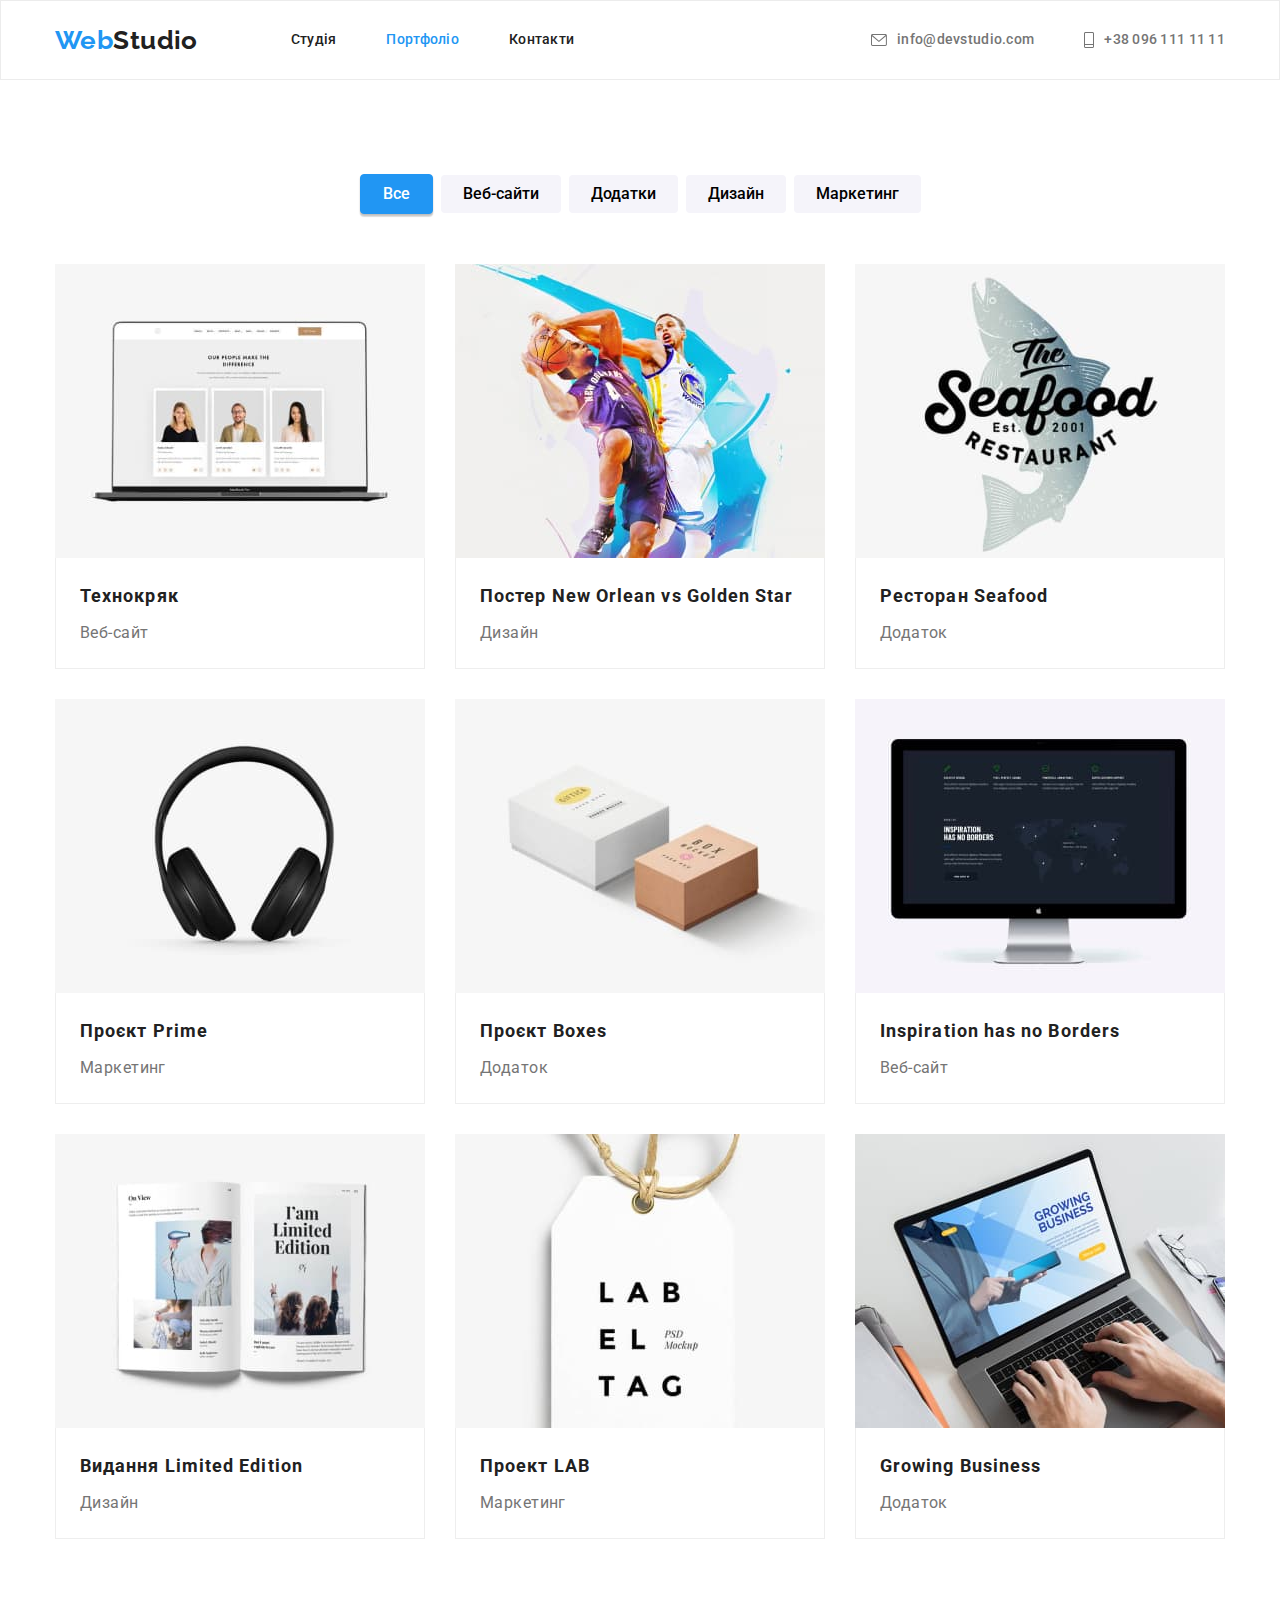
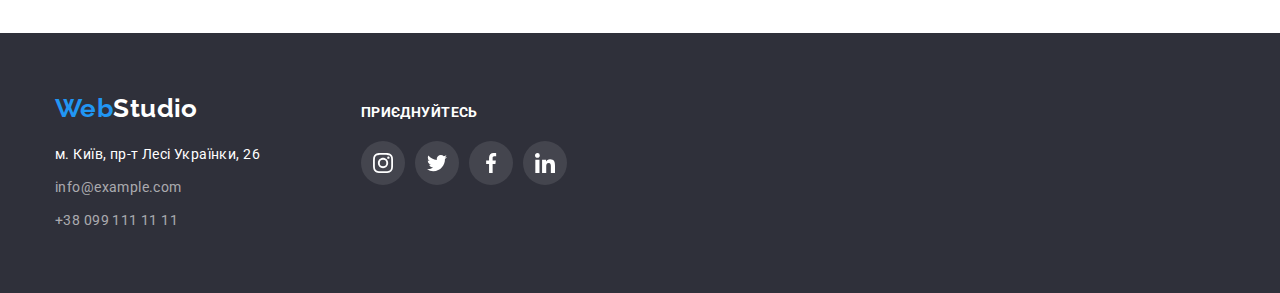
==== index.html @ 9ca15b1c "Initial commit" ====
<!DOCTYPE html>
<html lang="uk">
  <head>
    <meta charset="UTF-8" />
    <meta http-equiv="X-UA-Compatible" content="IE=edge" />
    <meta name="viewport" content="width=device-width, initial-scale=1.0" />
    <title>Portfolio</title>
    <link rel="preconnect" href="https://fonts.googleapis.com" />
    <link rel="preconnect" href="https://fonts.gstatic.com" crossorigin />
    <link
      href="https://fonts.googleapis.com/css2?family=Raleway:wght@700&family=Roboto:wght@400;500;700;900&display=swap"
      rel="stylesheet"
    />
    <link
      rel="stylesheet"
      href="https://cdnjs.cloudflare.com/ajax/libs/modern-normalize/1.1.0/modern-normalize.min.css"
    />
    <link rel="stylesheet" href="./css/style.css" />
  </head>

  <body>

    <header class="header">
    
      <div class="container page-header-container">
        <nav class="header-nav">
          <a class="logo" href="./studio.html"><span class="accent">Web</span>Studio</a>
          <ul class="nav-list">
            <li class="list-item nav-list-item">
              <a class="nav-link" href="./studio.html">Студія</a>
            </li>
            <li class="list-item list-item nav-list-item">
              <a class="nav-link current" href="./index.html">Портфоліо</a>
            </li>
            <li class="list-item nav-list-item">
              <a class="nav-link" href="#">Контакти</a>
            </li>
          </ul>
        </nav>
        <ul class="nav-list contacts">
          <li class="list-item nav-list-item ">
            <a class="contacts-link" href="mailto:info@devstudio.com">info@devstudio.com
              <svg class="contact-link-icon" width="16" height="12">
                <use href="./images/icons/sprite.svg#icon-envelope"></use>
              </svg>
            </a>
          </li>
          <li class="list-item nav-list-item ">
            <a class="contacts-link" href="tel:+380961111111">+38 096 111 11 11
              <svg class="contact-link-icon" width="10" height="16">
                <use href="./images/icons/sprite.svg#icon-phone"></use>
              </svg>
            </a>
          </li>
        </ul>
      </div>
    
    </header>

    <main>
      <section class="section portfolio-hero">

        <div class="container">
          <h1 class="visually-hidden">Портфоліо</h1>
          <ul class="filter-list">
            <li class="list filter-item">
              <button class="button accent-button" type="button"> Все</button>
            </li>
            <li class="list filter-item">
              <button class="button" type="button">Веб-сайти</button>
            </li>
            <li class="list filter-item">
              <button class="button" type="button">Додатки</button>
            </li>
            <li class="list filter-item">
              <button class="button" type="button">Дизайн</button>
            </li>
            <li class="list filter-item">
              <button class="button" type="button">Маркетинг</button>
            </li>
          </ul>
          <ul class="portfolio-list">
            <li class="list portfolio-item">
              <div class="portfolio-overlay">
                <p class="overlay-text">Ресурс пропонує комплексні пропозиції з різним рівнем функціоналу та сервісів. Все це дозволить відвідувачу отримати
                вичерпні відомості про компанію чи приватну особу.</p></div>
                <a class="link portfolio-link" rel="preconnect" href="https://www.google.com/"><img class="portfolio-image"
                    src="./images/Portfolio/technokriak.jpg" alt="Технокряк" width="370" /></a>

              
              
                  <div class="portfolio-description">
                    <h3 class="hero-subtitle">Технокряк</h3>
                    <p class="hero-text">Веб-сайт</p>
                  </div>
              
            </li>
            <li class="list portfolio-item">
              <div class="portfolio-overlay">
                <p class="overlay-text">Ресурс пропонує комплексні пропозиції з різним рівнем функціоналу та сервісів. Все це
                  дозволить відвідувачу отримати
                  вичерпні відомості про компанію чи приватну особу.</p>
              </div>
              <a class="link portfolio-link" rel="preconnect" href="https://www.google.com/"><img class="portfolio-image" src="./images/Portfolio/posterNewOrlean.jpg"
                  alt="Постер New Orlean vs Golden Star" width="370" /></a>
                 <div class="portfolio-description">
                  <h3 class="hero-subtitle">Постер New Orlean vs Golden Star</h3>
                  <p class="hero-text">Дизайн</p>
                 </div>
            </li>
            <li class="list portfolio-item">
            <div class="portfolio-overlay">
              <p class="overlay-text">Ресурс пропонує комплексні пропозиції з різним рівнем функціоналу та сервісів. Все це
                дозволить відвідувачу отримати
                вичерпні відомості про компанію чи приватну особу.</p>
            </div>
              <a class="link portfolio-link" rel="preconnect" href="https://www.google.com/"><img class="portfolio-image" src="./images/Portfolio/seafood.jpg"
                  alt="Ресторан Seafood" width="370" /></a>
                  <div class="portfolio-description">
                    <h3 class="hero-subtitle">Ресторан Seafood</h3>
                    <p class="hero-text">Додаток</p>
                  </div>
            </li>
            <li class="list portfolio-item">
            <div class="portfolio-overlay">
              <p class="overlay-text">Ресурс пропонує комплексні пропозиції з різним рівнем функціоналу та сервісів. Все це
                дозволить відвідувачу отримати
                вичерпні відомості про компанію чи приватну особу.</p>
            </div>
              <a class="link portfolio-link" rel="preconnect" href="https://www.google.com/"><img class="portfolio-image" src="./images/Portfolio/prime.jpg"
                  alt="Проєкт Prime" width="370" /></a>
                  <div class="portfolio-description">
                    <h3 class="hero-subtitle">Проєкт Prime</h3>
                    <p class="hero-text">Маркетинг</p>
                  </div>
            </li>
            <li class="list portfolio-item">
              <div class="portfolio-overlay">
                <p class="overlay-text">Ресурс пропонує комплексні пропозиції з різним рівнем функціоналу та сервісів. Все це
                  дозволить відвідувачу отримати
                  вичерпні відомості про компанію чи приватну особу.</p>
              </div>
              <a class="link portfolio-link" rel="preconnect" href="https://www.google.com/"><img class="portfolio-image" src="./images/Portfolio/boxes.jpg"
                  alt="Проєкт Boxes" width="370" /></a>
                  <div class="portfolio-description">
                    <h3 class="hero-subtitle">Проєкт Boxes</h3>
                    <p class="hero-text">Додаток</p>
                  </div>
            </li>
            <li class="list portfolio-item">
              <div class="portfolio-overlay">
                <p class="overlay-text">Ресурс пропонує комплексні пропозиції з різним рівнем функціоналу та сервісів. Все це
                  дозволить відвідувачу отримати
                  вичерпні відомості про компанію чи приватну особу.</p>
              </div>
              <a class="link portfolio-link" rel="preconnect" href="https://www.google.com/"><img class="portfolio-image" src="./images/Portfolio/inspiration.jpg"
                  alt="Inspiration has no Borders" width="370" /></a>
                  <div class="portfolio-description"><h3 class="hero-subtitle">Inspiration has no Borders</h3>
                  <p class="hero-text">Веб-сайт</p>
                </div>
            </li>
            <li class="list portfolio-item">
              <div class="portfolio-overlay">
                <p class="overlay-text">Ресурс пропонує комплексні пропозиції з різним рівнем функціоналу та сервісів. Все це
                  дозволить відвідувачу отримати
                  вичерпні відомості про компанію чи приватну особу.</p>
              </div>
              <a class="link portfolio-link" rel="preconnect" href="https://www.google.com/"><img class="portfolio-image" src="./images/Portfolio/limitededition.jpg"
                  alt="Видання Limited Edition" width="370" /></a>
                  <div class="portfolio-description">
                    <h3 class="hero-subtitle">Видання Limited Edition</h3>
                    <p class="hero-text">Дизайн</p>
                  </div>
            </li>
            <li class="list portfolio-item">
              <div class="portfolio-overlay">
                <p class="overlay-text">Ресурс пропонує комплексні пропозиції з різним рівнем функціоналу та сервісів. Все це
                  дозволить відвідувачу отримати
                  вичерпні відомості про компанію чи приватну особу.</p>
              </div>
              <a class="link portfolio-link" rel="preconnect" href="https://www.google.com/"><img class="portfolio-image" src="./images/Portfolio/lab.jpg"
                  alt="Проект LAB" width="370" /></a>
                  <div class="portfolio-description"><h3 class="hero-subtitle">Проект LAB</h3>
                  <p class="hero-text">Маркетинг</p>
                </div>
            </li>
            <li class="list portfolio-item">
              <div class="portfolio-overlay">
                <p class="overlay-text">Ресурс пропонує комплексні пропозиції з різним рівнем функціоналу та сервісів. Все це
                  дозволить відвідувачу отримати
                  вичерпні відомості про компанію чи приватну особу.</p>
              </div>
              <a class="link portfolio-link" rel="preconnect" href="https://www.google.com/"><img class="portfolio-image" src="./images/Portfolio/growingbusiness.jpg"
                  alt="Growing Business" width="370" /></a>
                  <div class="portfolio-description">
                    <h3 class="hero-subtitle">Growing Business</h3>
                    <p class="hero-text">Додаток</p>
                  </div>
            </li>
          </ul>
          </section>

        </div>
        
    </main>
    <footer class="footer">
    
      <div class="container footer-wrapper">
        <div class="wrapper-address">
          <a class="link logo footer-logo" href="./index.html"><span class="accent">Web</span>Studio</a>
          <address class="address">
            <ul class="footer-contacts">
              <li class="list footer-item map">
                <a class="map" href="https://bit.ly/3pXMvUd" target="_blank" rel="noopener noreferrer">м. Київ, пр-т Лесі Українки, 26</a>
              </li>
              <li class="list footer-item">
                <a class="link footer-contacts" href="mailto:info@example.com">info@example.com</a>
              </li>
              <li class="list footer-item">
                <a class="link footer-contacts" href="tel:+380961111111">+38 099 111 11 11</a>
              </li>
            </ul>
          </address>
    
        </div>
    
        <div class="wrapper-social-links">
          <h2 class="footer-title">приєднуйтесь</h2>
          <ul class=" list social-list-footer">
            <li class=" list-item social-list-item">
              <a href="" class="social-list-link-footer">
                <svg class="social-list-icon-footer" width="20" height="20">
                  <use href="./images/icons/sprite.svg#icon-instagram"></use>
                </svg>
              </a>
            </li>
            <li class="list-item social-list-item">
              <a href="" class="social-list-link-footer">
                <svg class="social-list-icon-footer" width="20" height="20">
                  <use href="./images/icons/sprite.svg#icon-twitter"></use>
                </svg>
              </a>
            </li>
            <li class=" list-item social-list-item">
              <a href="" class="social-list-link-footer">
                <svg class="social-list-icon-footer" width="20" height="20">
                  <use href="./images/icons/sprite.svg#icon-facebook"></use>
                </svg>
              </a>
            </li>
            <li class=" list-item social-list-item">
              <a href="" class="social-list-link-footer">
                <svg class="social-list-icon-footer" width="20" height="20">
                  <use href="./images/icons/sprite.svg#icon-linkedin"></use>
                </svg>
              </a>
            </li>
          </ul>
    
        </div>
    
      </div>
    
    </footer>
  </body>
</html>
---- css/style.css ----
:root{
    --primary-text-color: #212121;
    --secondary-text-color: #757575;
    --light-text-color:#FFFFFF;
    --accent-color: #2196F3;
    --primary-bg-color: #FFFFFF;
    --secondary-bg-color: #2F303A;
    --accent-bg-color:#F5F4FA;
    --primary-font:'Roboto', Arial, Helvetica, sans-serif;
    --accent-font: 'Raleway', sans-serif;
    --transition-time: 250ms;
    --transition: cubic-bezier(0.4, 0, 0.2, 1)

}

/*common styles*/

body{
    font-family: var(--primary-font);
    color: var(--primary-text-color);
    background-color: var(--primary-bg-color);
    font-size: 14px;
    letter-spacing: 0.03em;
}

.link{
    font-family: inherit;
    text-decoration: none;
    color:inherit;

}

.link:hover,
.link:focus{
    color: var(--accent-color);
}

.list-item {
    list-style: none;
}

.botton{
    cursor: pointer;
}

h1,h2,h3,h4,p{
    margin-top: 0;
    margin-bottom: 0;
}

ul, ol{
    margin-top: 0;
    margin-bottom: 0;
    padding-left: 0;
}

img{
    display: block;
}

.list{
    list-style: none;
}

.container {
    width: 1200px;
    margin-left: auto;
    margin-right: auto;
    padding-left: 15px;
    padding-right: 15px;
}

.section{
    padding-top: 94px;
    padding-bottom: 94px ;
}

/*Webstudio page*/

/*header*/

.header{
   
    border: 1px solid #ECECEC
}

.page-header-container{
    display: flex;
    align-items: center;
    justify-content: space-between;
}

.header-nav{
    display: flex;
    align-items: center;
}

.nav-list{
    display: flex;
    
}

.nav-list-item:not(:last-child) {
    margin-right: 50px;
}

.logo{
    font-family: var(--accent-font);
    font-weight: 700;
    font-size: 26px;
    line-height: 1.18;
    text-decoration: none;
    color: inherit;
    margin-right: 93px;
    
}

.nav-link{
    display: block;
    color: var(--primary-text-color);
    list-style: none;
    text-decoration: none;
    font-weight: 500;
    line-height: 1.14;
    letter-spacing: 0.02em;
    padding-top: 31px;
    padding-bottom: 31px;
   
}

.footer-contacts{
    color: rgba(255, 255, 255, 0.6);
    line-height: 1.71;
    font-weight: 400;
}

.nav-link:hover,
.nav-link:focus {
   color: var(--accent-color);
}

.nav-link.current{
    color:var(--accent-color);

}

.contacts-link{
    display: flex;
    font-weight: 500;
    line-height: 1.14;
    letter-spacing: 0.02em;
    color: var(--secondary-text-color);
    list-style:none;
    text-decoration: none;
    padding-top: 31px;
    padding-bottom: 31px;
    align-items: center;
    flex-direction: row-reverse;
}

.contacts-link:hover, 
.contacts-link:focus{ 
    color: var(--accent-color);
 } 

.contact-link-icon {
    fill: currentColor;
    margin-right: 10px;
}

/*Webstudio hero*/

.studio-hero{
    background-color: #C4C4C4;
    padding-top: 200px;
    padding-bottom: 200px;
    text-align: center;
    background-image: linear-gradient(rgba(47, 48, 58, 0.4), rgba(47, 48, 58, 0.4)), url('../images/WebStudio/background.jpg'); 
    background-size: cover;
    background-repeat: no-repeat;
    background-position: center;
    max-width: 1600px;
    margin: 0 auto;

}

.hero-studio-title{
    color:var(--light-text-color);
    font-weight: 900;
    font-size: 44px;
    line-height: 1.36;
    letter-spacing: 0.06em;
    text-transform: uppercase;

    margin: 0 auto;
    width: 696px;

    margin-bottom: 30px;
    
}

.hero-button{
    color: var(--light-text-color);
    font-family: var(--primary-font);
    font-weight: 700;
    font-size: 16px;
    line-height: 1.88;
    letter-spacing: 0.06em;
    cursor: pointer;
    background-color: var(--accent-color);
    border: 1px solid var(--accent-color);
    box-shadow: 0px 4px 4px rgba(0, 0, 0, 0.15);
    border-radius: 4px;
   
    margin: 0 auto;
    padding: 10px 30px;
    min-width: 200px;
          
}

 /* Benefits */

 .benefits-list{
    display: flex;
    flex-wrap: no-wrap;
    gap: 30px;
 }

 .benefits-item{
    flex-basis: calc((100% - 90px) / 4);

 }

 

 .benefits-icon-container{
 display: flex;
 justify-content: center;
 align-items: center;
 height: 120px;
 background-color: var(--accent-bg-color);
border-radius: 4px;
 margin-bottom: 30px;
}


 .benefits-title{
    font-size: 14px;
    text-transform: uppercase;
    line-height: 1.14;
    margin-bottom: 10px;

 }


 .benefits-text {
    line-height: 1.71;
    color: var(--secondary-text-color);
 }


.visually-hidden{
    position: absolute;
    white-space: nowrap;
    width: 1px;
    height: 1px;
    overflow: hidden;
    border: 0;
    padding: 0;
    clip: rect(0 0 0 0);
    clip-path: inset(50%);
    margin: -1px;
}

/* Work */

.work{
    padding-top:0
}

.section-title{
    font-size: 36px;
    line-height: 1.16;

    text-align: center;
    margin-bottom: 50px;

}

.work-list{
    display: flex;
    flex-wrap: wrap;
    gap: 30px;

}

.work-item {
    flex-basis: calc((100% - 60px) / 3);
}

/*Team*/

.team{
    background-color: var(--accent-bg-color);

}

.team-list{
    display: flex;
    flex-wrap: wrap;
    gap: 30px;
}

.team-item{
    background: var(--primary-bg-color);
    box-shadow: 0px 1px 3px rgba(0, 0, 0, 0.12), 0px 1px 1px rgba(0, 0, 0, 0.14), 0px 2px 1px rgba(0, 0, 0, 0.2);
    border-radius: 0px 0px 4px 4px;
    flex-basis: calc((100% - 90px) / 4);

}

.team-image{
    max-width: 100%;
    height: auto;
}

.team-description{
    padding: 30px;
}

.team-subtitle{
    font-weight: 500;
    font-size: 16px;
    line-height: 1.18;

    text-align: center;
    margin-bottom: 10px;

}

.team-text{
    font-size: 16px;
    line-height: 1.18;
    color: var(--secondary-text-color);
  
    text-align: center;
    margin-bottom: 16px;

}

.social-list{
    display: flex;
    justify-content: center;
    gap: 10px;
}

.social-list-link{
    display: flex;
    justify-content: center;
    align-items: center;
    width: 44px;
    height: 44px;
    border-radius: 50%;
    margin: 0;
}

.social-list-link:hover,
.social-list-link:focus{
    background-color: var(--accent-color);
}

.social-list-link:hover .social-list-icon,
.social-list-link:focus .social-list-icon{
    fill: var(--light-text-color);
}

.social-list-icon{
    fill: #AFB1B8;

}



/*Portfolio hero*/


.filter-list{
    margin: 0 auto;
    display: flex;
    justify-content: center;
    align-items: center;
    text-align: center;
    margin-bottom: 50px;

}

.filter-item{
    margin-right: 8px;

}

.filter-item:last-child{
    margin-right: 0px;

}


.portfolio-list{ 
    display: flex ;
    flex-wrap: wrap;
    gap: 30px;

    
}

.portfolio-item {
    flex-basis: calc((100% - 60px) / 3);
    position: relative; 
    overflow: hidden;
    cursor: pointer;
 
}


.portfolio-item:hover,
.portfolio-item:focus{
    box-shadow: 0px 1px 3px rgba(0, 0, 0, 0.12), 0px 1px 1px rgba(0, 0, 0, 0.14), 0px 2px 1px rgba(0, 0, 0, 0.2);

}

.portfolio-item:nth-child(3n){
    margin-right: 0px;
}

.portfolio-item:nth-last-child(-n+3){
    margin-bottom: 0px;
}

.portfolio-overlay{
    display: flex;
    align-items: center;
    position: absolute;
    top:0;
    left:0;
    width: 100%;
    height: 73%; 
    background-color:rgba(33, 150, 243, 0.9);
    transform: translatey(150%);
    transition: var(--transition-time) var(--transition);

}

.portfolio-item:hover .portfolio-overlay,
.portfolio-item:focus .portfolio-overlay{
    transform: translatey(0%);
}

.overlay-text{
    font-family: var(--primary-font);
    font-weight: 400;
    font-size: 18px;
    line-height: 1.55;
    letter-spacing: 0.03em;
    color: var(--light-text-color);
    padding: 63px 24px;
}

.portfolio-item:hover .overlay-text,
.portfolio-item:focus .overlay-text{
    transform: translate(0%);

}


.portfolio-image{
    display: block;
    max-width: 100%;
    height: auto;
}

.portfolio-description{
    padding: 20px 24px;
    border: 1px solid #EEEEEE;
    border-top: 0px;

   
}


.button{
    font-family: inherit;
    font-size: 16px;
    line-height: 1.6;
    font-weight: 500;
    cursor: pointer;
    background-color: var(--accent-bg-color);
    border-radius: 4px;
    border-color: var(--accent-bg-color);
    border: 0px;

    padding: 6px 22px;
    min-width: 73px;

}
.button:hover {
    background-color: var(--accent-color);
    color: var(--light-text-color);
    box-shadow: 0px 1px 3px rgba(0, 0, 0, 0.12), 0px 1px 1px rgba(0, 0, 0, 0.14), 0px 2px 1px rgba(0, 0, 0, 0.2);

}

.accent{
    color: var(--accent-color)
}
.hero-subtitle {
    font-size: 18px;
    line-height: 2;
    letter-spacing: 0.06em;
    margin-bottom: 4px;

}

.hero-text{
    font-size: 16px;
    line-height: 1.88;
    color: var(--secondary-text-color)
}

.accent-button{
   background-color: var(--accent-color);
   color: var(--light-text-color);
   border: 1px solid var(--accent-color);
   box-shadow: 0px 3px 1px rgba(0, 0, 0, 0.1), 0px 1px 2px rgba(0, 0, 0, 0.08), 0px 2px 2px rgba(0, 0, 0, 0.12);
  

}

/* Clients */



.clients-list-link{
    display: flex;
    justify-content: center;
    align-items: center;
    width: 170px;
    height: 92px;
    border: 1px solid #AFB1B8;
    border-radius: 4px;

}

.clients-list{
    display: flex;
    justify-content: center;
    gap: 30px;
}

.clients-list-icon{
    fill: #AFB1B8;

}

.clients-list-link:hover,
.clients-list-link:focus {
    border-color: var(--accent-color)
}

.clients-list-link:hover .clients-list-icon,
.clients-list-link:focus .clients-list-icon{
    fill: var(--accent-color);

}
   
    

/*Footer*/

.footer{
   background-color: var(--secondary-bg-color);
   padding: 60px 0;
   
}

.footer .logo{
    display: block;
    color: var(--light-text-color);
    margin-bottom: 20px;
 
}

.footer>link{
    margin-bottom: 9px;
}


.map{
   font-weight: 400;
   line-height: 1.71;
   color: var(--light-text-color);
   text-decoration: none;
      
}

.footer-item:not(:last-child){
    margin-bottom: 9px;
}
.address{
    font-style: normal;
}

.footer-wrapper{
    display: flex;
    align-items: baseline;

}


.wrapper-address{
    margin-right: 70px;
     
}


.footer-title{
    font-size: 14px;
    text-transform: uppercase;
    line-height: 1.14;
    margin-bottom: 20px;
    color: var(--light-text-color);
}

.social-list-footer {
    display: flex;
    justify-content: center;
    gap: 10px;
}


.social-list-link-footer {
    display: flex;
    justify-content: center;
    align-items: center;
    width: 44px;
    height: 44px;
    border-radius: 50%;
    margin: 0;
    background-color: rgba(255, 255, 255, 0.1);
}

.social-list-link-footer:hover,
.social-list-link-footer:focus {
    background-color: var(--accent-color);
}

.social-list-link-footer:hover .social-list-icon,
.social-list-link-footer:focus .social-list-icon {
    fill: var(--light-text-color);
}

.social-list-icon-footer {
    fill: var(--light-text-color);
    

}
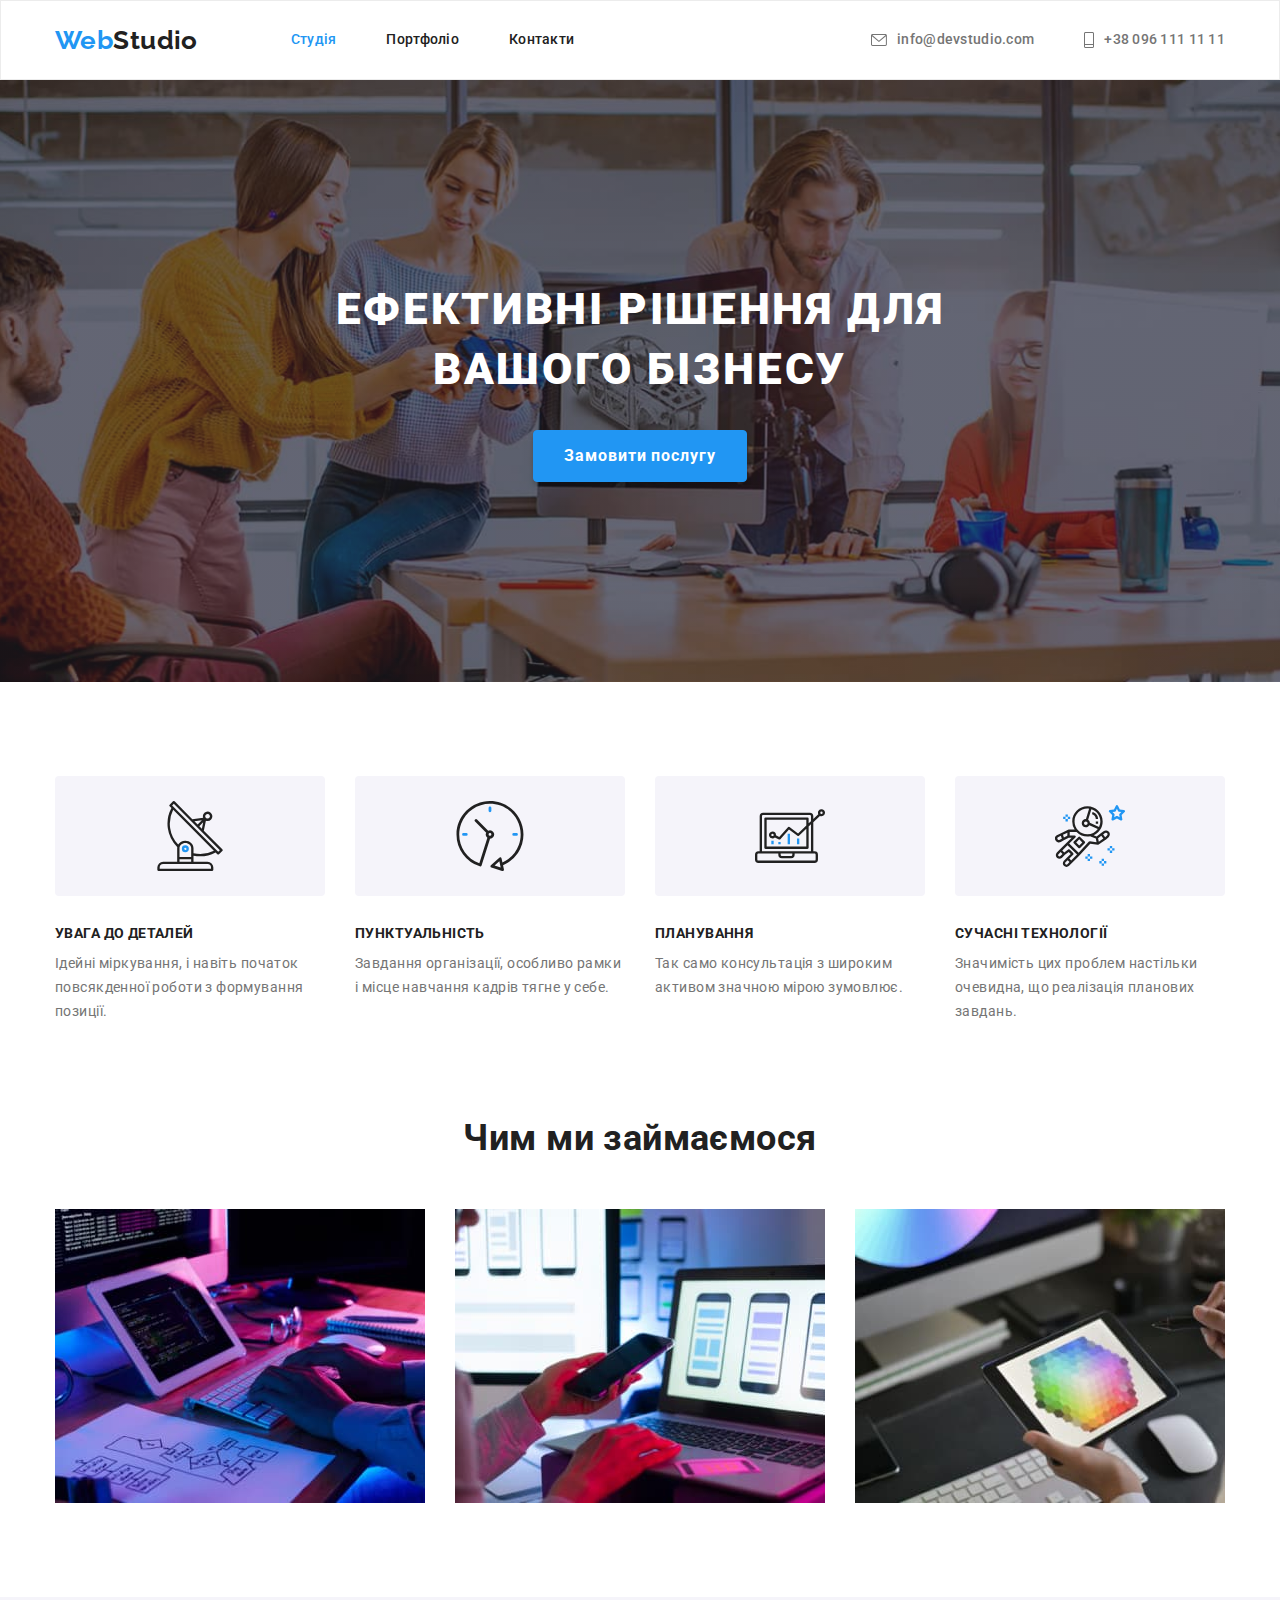
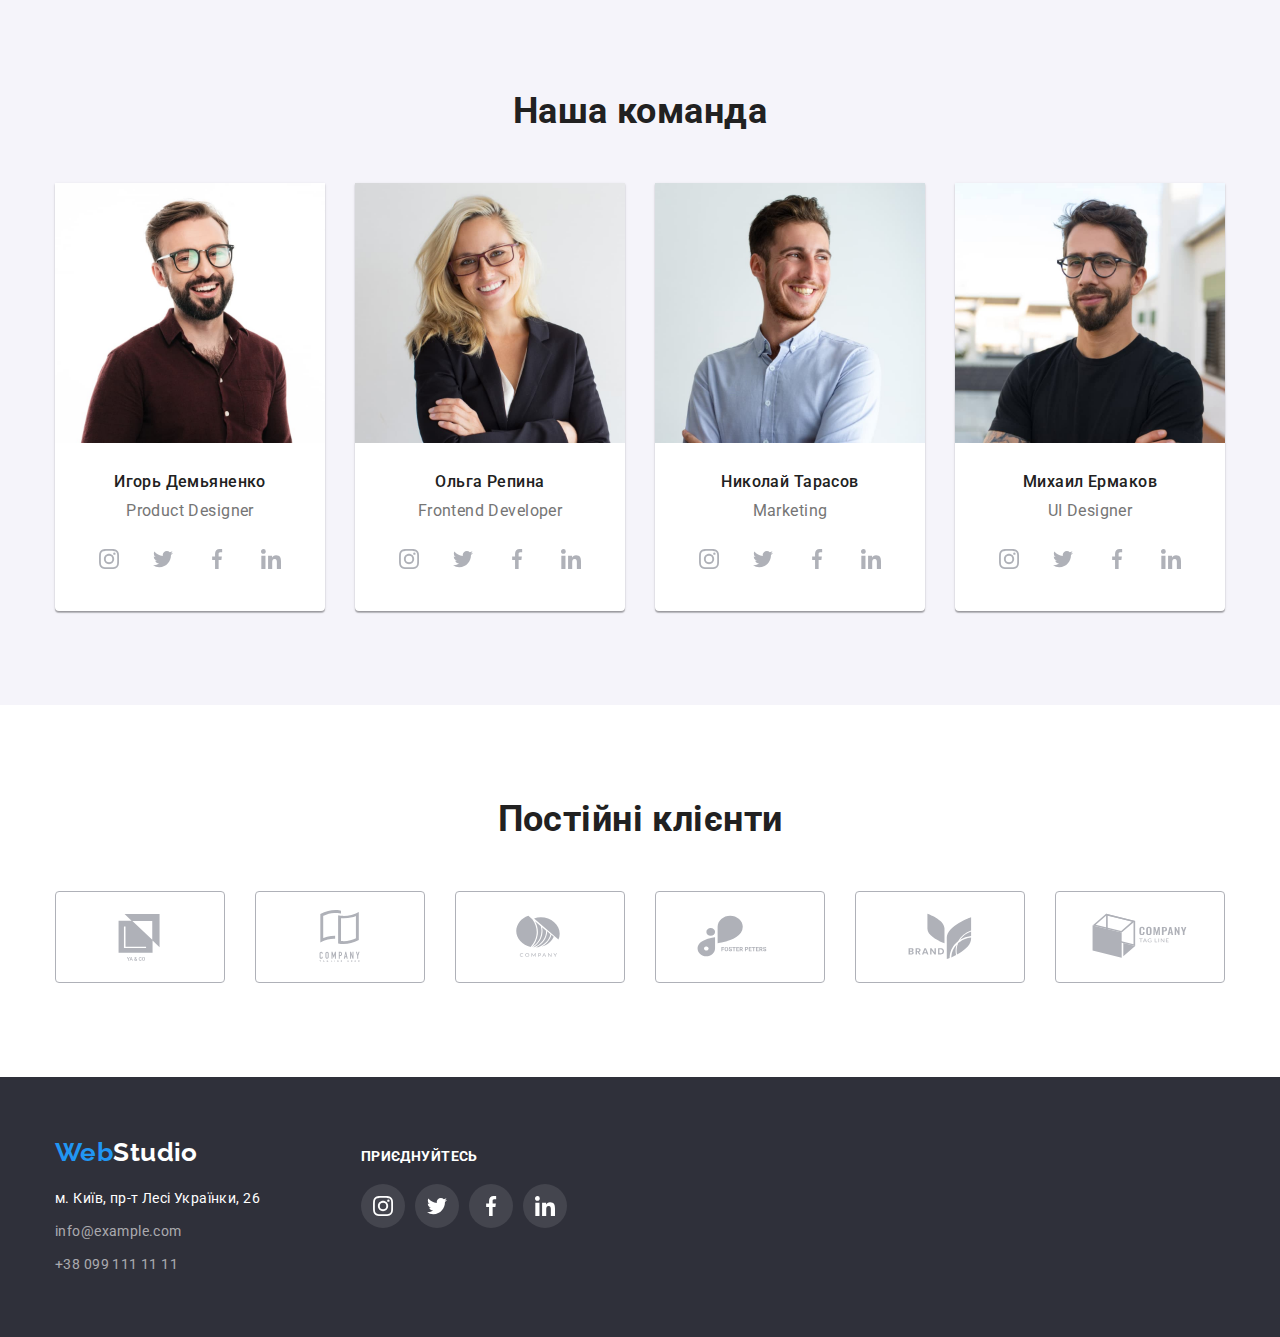
==== commit f2795a54: "change portfolio text" ====
--- a/index.html
+++ b/index.html
@@ -4,33 +4,30 @@
     <meta charset="UTF-8" />
     <meta http-equiv="X-UA-Compatible" content="IE=edge" />
     <meta name="viewport" content="width=device-width, initial-scale=1.0" />
-    <title>Portfolio</title>
+    <title>Studio</title>
     <link rel="preconnect" href="https://fonts.googleapis.com" />
     <link rel="preconnect" href="https://fonts.gstatic.com" crossorigin />
     <link
       href="https://fonts.googleapis.com/css2?family=Raleway:wght@700&family=Roboto:wght@400;500;700;900&display=swap"
       rel="stylesheet"
     />
-    <link
-      rel="stylesheet"
-      href="https://cdnjs.cloudflare.com/ajax/libs/modern-normalize/1.1.0/modern-normalize.min.css"
-    />
+    <link rel="stylesheet" href="https://cdnjs.cloudflare.com/ajax/libs/modern-normalize/1.1.0/modern-normalize.min.css">
     <link rel="stylesheet" href="./css/style.css" />
   </head>
 
   <body>
 
     <header class="header">
-    
+
       <div class="container page-header-container">
         <nav class="header-nav">
-          <a class="logo" href="./studio.html"><span class="accent">Web</span>Studio</a>
+          <a class="logo" href="./index.html"><span class="accent">Web</span>Studio</a>
           <ul class="nav-list">
             <li class="list-item nav-list-item">
-              <a class="nav-link" href="./studio.html">Студія</a>
+              <a class="nav-link current" href="./index.html">Студія</a>
             </li>
             <li class="list-item list-item nav-list-item">
-              <a class="nav-link current" href="./index.html">Портфоліо</a>
+              <a class="nav-link" href="./portfolio.html">Портфоліо</a>
             </li>
             <li class="list-item nav-list-item">
               <a class="nav-link" href="#">Контакти</a>
@@ -39,172 +36,334 @@
         </nav>
         <ul class="nav-list contacts">
           <li class="list-item nav-list-item ">
-            <a class="contacts-link" href="mailto:info@devstudio.com">info@devstudio.com
+            <a class="contacts-link mail" href="mailto:info@devstudio.com">info@devstudio.com
               <svg class="contact-link-icon" width="16" height="12">
                 <use href="./images/icons/sprite.svg#icon-envelope"></use>
               </svg>
             </a>
           </li>
           <li class="list-item nav-list-item ">
-            <a class="contacts-link" href="tel:+380961111111">+38 096 111 11 11
+            <a class="contacts-link phone" href="tel:+380961111111">+38 096 111 11 11
               <svg class="contact-link-icon" width="10" height="16">
                 <use href="./images/icons/sprite.svg#icon-phone"></use>
               </svg>
-            </a>
-          </li>
+            </a></li>
         </ul>
       </div>
-    
+      
     </header>
 
     <main>
-      <section class="section portfolio-hero">
+
+      <section class="section studio-hero">
 
         <div class="container">
-          <h1 class="visually-hidden">Портфоліо</h1>
-          <ul class="filter-list">
-            <li class="list filter-item">
-              <button class="button accent-button" type="button"> Все</button>
-            </li>
-            <li class="list filter-item">
-              <button class="button" type="button">Веб-сайти</button>
-            </li>
-            <li class="list filter-item">
-              <button class="button" type="button">Додатки</button>
-            </li>
-            <li class="list filter-item">
-              <button class="button" type="button">Дизайн</button>
-            </li>
-            <li class="list filter-item">
-              <button class="button" type="button">Маркетинг</button>
-            </li>
-          </ul>
-          <ul class="portfolio-list">
-            <li class="list portfolio-item">
-              <div class="portfolio-overlay">
-                <p class="overlay-text">Ресурс пропонує комплексні пропозиції з різним рівнем функціоналу та сервісів. Все це дозволить відвідувачу отримати
-                вичерпні відомості про компанію чи приватну особу.</p></div>
-                <a class="link portfolio-link" rel="preconnect" href="https://www.google.com/"><img class="portfolio-image"
-                    src="./images/Portfolio/technokriak.jpg" alt="Технокряк" width="370" /></a>
-
+          <h1 class="hero-studio-title">Ефективні рішення для вашого бізнесу</h1>
+          <button class="hero-button" type="button">Замовити послугу</button>
+        </div>
+        
+      </section>
+
+      <section class="section benefits">
+
+        <div class="container">
+          <h2 class="visually-hidden">Наши преимущества</h2>
+          <ul class="benefits-list">
+            <li class="list benefits-item">
+
+              <div class="benefits-icon-container">
+                <svg class="benefits-icon" width="70" height="70">
+                  <use href="./images/icons/sprite.svg#icon-antenna"></use>
+                </svg>
+              </div>
               
+              <h3 class="benefits-title">УВАГА ДО ДЕТАЛЕЙ</h3>
+              <p class="benefits-text">
+                Ідейні міркування, і навіть початок повсякденної роботи з формування позиції.
+              </p>
+            </li>
+            <li class="list benefits-item">
+
+              <div class="benefits-icon-container">
+                <svg class="benefits-icon" width="70" height="70">
+                  <use href="./images/icons/sprite.svg#icon-clock"></use>
+                </svg>
+              </div>
+
+              <h3 class="benefits-title">ПУНКТУАЛЬНІСТЬ</h3>
+              <p class="benefits-text">
+                Завдання організації, особливо рамки і місце навчання кадрів тягне у себе.
+              </p>
+            </li>
+            <li class="list benefits-item">
+
+              <div class="benefits-icon-container">
+                <svg class="benefits-icon" width="70" height="70">
+                  <use href="./images/icons/sprite.svg#icon-diagram"></use>
+                </svg>
+              </div>
+
+              <h3 class="benefits-title">ПЛАНУВАННЯ</h3>
+              <p class="benefits-text">
+                Так само консультація з широким активом значною мірою зумовлює.
+              </p>
+            </li>
+            <li class="list benefits-item">
+
+              <div class="benefits-icon-container">
+                <svg class="benefits-icon" width="70" height="70">
+                  <use href="./images/icons/sprite.svg#icon-astronaut"></use>
+                </svg>
+              </div>
+
+              <h3 class="benefits-title">СУЧАСНІ ТЕХНОЛОГІЇ</h3>
+              <p class="benefits-text">
+                Значимість цих проблем настільки очевидна, що реалізація планових завдань.
+              </p>
+            </li>
+          </ul>
+        </div>
+        
+      </section>
+
+      <section class="section work">
+        
+        <div class="container">
+          <h2 class="section-title">Чим ми займаємося</h2>
+          <ul class="work-list">
+            <li class="list work-item">
+              <img src="./images/WebStudio/typing.jpg" width="370" alt="набирає текст" />
+            </li>
+            <li class="list work-item">
+              <img src="./images/WebStudio/phone.jpg" width="370" alt="дивиться в телефон" />
+            </li>
+            <li class="list work-item">
+              <img src="./images/WebStudio/tablet.jpg" width="370" alt="дивиться на планшет" />
+            </li>
+          </ul>
+        </div>
+        
+      </section>
+
+      <section class="section team">
+
+        <div class="container">
+          <h2 class="section-title">Наша команда</h2>
+          <ul class="team-list">
+            <li class="list team-item">
+              <img class="team-image" src="./images/WebStudio/worker1.jpg" width="270" alt="игорь демьяненко" />
+              <div class="team-description">
+                <h3 class="team-subtitle">Игорь Демьяненко</h3>
+                <p class="team-text">Product Designer</p>
+                <ul class=" list social-list">
+                  <li class=" list-item social-list-item">
+                    <a href="" class="social-list-link">
+                      <svg class="social-list-icon" width="20" height="20">
+                        <use href="./images/icons/sprite.svg#icon-instagram"></use>
+                      </svg>
+                    </a>
+                  </li>
+                  <li class="list-item social-list-item">
+                    <a href="" class="social-list-link">
+                      <svg class="social-list-icon" width="20" height="20">
+                        <use href="./images/icons/sprite.svg#icon-twitter"></use>
+                      </svg>
+                    </a>
+                  </li>
+                  <li class=" list-item social-list-item">
+                    <a href="" class="social-list-link">
+                      <svg class="social-list-icon" width="20" height="20">
+                        <use href="./images/icons/sprite.svg#icon-facebook"></use>
+                      </svg>
+                    </a>
+                  </li>
+                  <li class=" list-item social-list-item">
+                    <a href="" class="social-list-link">
+                      <svg class="social-list-icon" width="20" height="20">
+                        <use href="./images/icons/sprite.svg#icon-linkedin"></use>
+                      </svg>
+                    </a>
+                  </li>
+                </ul>
+              </div>
+            </li>
+            <li class="list team-item">
+              <img class="team-image" src="./images/WebStudio/worker2.jpg" width="270" alt="ольга репина" />
+              <div class="team-description">
+                <h3 class="team-subtitle">Ольга Репина</h3>
+                <p class="team-text">Frontend Developer</p>
+                <ul class=" list social-list">
+                  <li class=" list-item social-list-item">
+                    <a href="" class="social-list-link">
+                      <svg class="social-list-icon" width="20" height="20">
+                        <use href="./images/icons/sprite.svg#icon-instagram"></use>
+                      </svg>
+                    </a>
+                  </li>
+                  <li class="list-item social-list-item">
+                    <a href="" class="social-list-link">
+                      <svg class="social-list-icon" width="20" height="20">
+                        <use href="./images/icons/sprite.svg#icon-twitter"></use>
+                      </svg>
+                    </a>
+                  </li>
+                  <li class=" list-item social-list-item">
+                    <a href="" class="social-list-link">
+                      <svg class="social-list-icon" width="20" height="20">
+                        <use href="./images/icons/sprite.svg#icon-facebook"></use>
+                      </svg>
+                    </a>
+                  </li>
+                  <li class=" list-item social-list-item">
+                    <a href="" class="social-list-link">
+                      <svg class="social-list-icon" width="20" height="20">
+                        <use href="./images/icons/sprite.svg#icon-linkedin"></use>
+                      </svg>
+                    </a>
+                  </li>
+                </ul>
+                
+              </div>
+            </li>
+            <li class="list team-item">
+              <img class="team-image" src="./images/WebStudio/worker3.jpg" width="270" alt="николай тарасов" />
+              <div class="team-description">
+                <h3 class="team-subtitle">Николай Тарасов</h3>
+                <p class="team-text">Marketing</p>
+                <ul class=" list social-list">
+                  <li class=" list-item social-list-item">
+                    <a href="" class="social-list-link">
+                      <svg class="social-list-icon" width="20" height="20">
+                        <use href="./images/icons/sprite.svg#icon-instagram"></use>
+                      </svg>
+                    </a>
+                  </li>
+                  <li class="list-item social-list-item">
+                    <a href="" class="social-list-link">
+                      <svg class="social-list-icon" width="20" height="20">
+                        <use href="./images/icons/sprite.svg#icon-twitter"></use>
+                      </svg>
+                    </a>
+                  </li>
+                  <li class=" list-item social-list-item">
+                    <a href="" class="social-list-link">
+                      <svg class="social-list-icon" width="20" height="20">
+                        <use href="./images/icons/sprite.svg#icon-facebook"></use>
+                      </svg>
+                    </a>
+                  </li>
+                  <li class=" list-item social-list-item">
+                    <a href="" class="social-list-link">
+                      <svg class="social-list-icon" width="20" height="20">
+                        <use href="./images/icons/sprite.svg#icon-linkedin"></use>
+                      </svg>
+                    </a>
+                  </li>
+                </ul>
+                
+              </div>
+            </li>
+            <li class="list team-item">
+              <img class="team-image" src="./images/WebStudio/worker4.jpg" width="270" alt="михаил ермаков" />
+              <div class="team-description">
+                <h3 class="team-subtitle">Михаил Ермаков</h3>
+                <p class="team-text">UI Designer</p>
+                <ul class=" list social-list">
+                  <li class=" list-item social-list-item">
+                    <a href="" class="social-list-link">
+                      <svg class="social-list-icon" width="20" height="20">
+                        <use href="./images/icons/sprite.svg#icon-instagram"></use>
+                      </svg>
+                    </a>
+                  </li>
+                  <li class="list-item social-list-item">
+                    <a href="" class="social-list-link">
+                      <svg class="social-list-icon" width="20" height="20">
+                        <use href="./images/icons/sprite.svg#icon-twitter"></use>
+                      </svg>
+                    </a>
+                  </li>
+                  <li class=" list-item social-list-item">
+                    <a href="" class="social-list-link">
+                      <svg class="social-list-icon" width="20" height="20">
+                        <use href="./images/icons/sprite.svg#icon-facebook"></use>
+                      </svg>
+                    </a>
+                  </li>
+                  <li class=" list-item social-list-item">
+                    <a href="" class="social-list-link">
+                      <svg class="social-list-icon" width="20" height="20">
+                        <use href="./images/icons/sprite.svg#icon-linkedin"></use>
+                      </svg>
+                    </a>
+                  </li>
+                </ul>
+                
+              </div>
               
-                  <div class="portfolio-description">
-                    <h3 class="hero-subtitle">Технокряк</h3>
-                    <p class="hero-text">Веб-сайт</p>
-                  </div>
-              
-            </li>
-            <li class="list portfolio-item">
-              <div class="portfolio-overlay">
-                <p class="overlay-text">Ресурс пропонує комплексні пропозиції з різним рівнем функціоналу та сервісів. Все це
-                  дозволить відвідувачу отримати
-                  вичерпні відомості про компанію чи приватну особу.</p>
-              </div>
-              <a class="link portfolio-link" rel="preconnect" href="https://www.google.com/"><img class="portfolio-image" src="./images/Portfolio/posterNewOrlean.jpg"
-                  alt="Постер New Orlean vs Golden Star" width="370" /></a>
-                 <div class="portfolio-description">
-                  <h3 class="hero-subtitle">Постер New Orlean vs Golden Star</h3>
-                  <p class="hero-text">Дизайн</p>
-                 </div>
-            </li>
-            <li class="list portfolio-item">
-            <div class="portfolio-overlay">
-              <p class="overlay-text">Ресурс пропонує комплексні пропозиції з різним рівнем функціоналу та сервісів. Все це
-                дозволить відвідувачу отримати
-                вичерпні відомості про компанію чи приватну особу.</p>
-            </div>
-              <a class="link portfolio-link" rel="preconnect" href="https://www.google.com/"><img class="portfolio-image" src="./images/Portfolio/seafood.jpg"
-                  alt="Ресторан Seafood" width="370" /></a>
-                  <div class="portfolio-description">
-                    <h3 class="hero-subtitle">Ресторан Seafood</h3>
-                    <p class="hero-text">Додаток</p>
-                  </div>
-            </li>
-            <li class="list portfolio-item">
-            <div class="portfolio-overlay">
-              <p class="overlay-text">Ресурс пропонує комплексні пропозиції з різним рівнем функціоналу та сервісів. Все це
-                дозволить відвідувачу отримати
-                вичерпні відомості про компанію чи приватну особу.</p>
-            </div>
-              <a class="link portfolio-link" rel="preconnect" href="https://www.google.com/"><img class="portfolio-image" src="./images/Portfolio/prime.jpg"
-                  alt="Проєкт Prime" width="370" /></a>
-                  <div class="portfolio-description">
-                    <h3 class="hero-subtitle">Проєкт Prime</h3>
-                    <p class="hero-text">Маркетинг</p>
-                  </div>
-            </li>
-            <li class="list portfolio-item">
-              <div class="portfolio-overlay">
-                <p class="overlay-text">Ресурс пропонує комплексні пропозиції з різним рівнем функціоналу та сервісів. Все це
-                  дозволить відвідувачу отримати
-                  вичерпні відомості про компанію чи приватну особу.</p>
-              </div>
-              <a class="link portfolio-link" rel="preconnect" href="https://www.google.com/"><img class="portfolio-image" src="./images/Portfolio/boxes.jpg"
-                  alt="Проєкт Boxes" width="370" /></a>
-                  <div class="portfolio-description">
-                    <h3 class="hero-subtitle">Проєкт Boxes</h3>
-                    <p class="hero-text">Додаток</p>
-                  </div>
-            </li>
-            <li class="list portfolio-item">
-              <div class="portfolio-overlay">
-                <p class="overlay-text">Ресурс пропонує комплексні пропозиції з різним рівнем функціоналу та сервісів. Все це
-                  дозволить відвідувачу отримати
-                  вичерпні відомості про компанію чи приватну особу.</p>
-              </div>
-              <a class="link portfolio-link" rel="preconnect" href="https://www.google.com/"><img class="portfolio-image" src="./images/Portfolio/inspiration.jpg"
-                  alt="Inspiration has no Borders" width="370" /></a>
-                  <div class="portfolio-description"><h3 class="hero-subtitle">Inspiration has no Borders</h3>
-                  <p class="hero-text">Веб-сайт</p>
-                </div>
-            </li>
-            <li class="list portfolio-item">
-              <div class="portfolio-overlay">
-                <p class="overlay-text">Ресурс пропонує комплексні пропозиції з різним рівнем функціоналу та сервісів. Все це
-                  дозволить відвідувачу отримати
-                  вичерпні відомості про компанію чи приватну особу.</p>
-              </div>
-              <a class="link portfolio-link" rel="preconnect" href="https://www.google.com/"><img class="portfolio-image" src="./images/Portfolio/limitededition.jpg"
-                  alt="Видання Limited Edition" width="370" /></a>
-                  <div class="portfolio-description">
-                    <h3 class="hero-subtitle">Видання Limited Edition</h3>
-                    <p class="hero-text">Дизайн</p>
-                  </div>
-            </li>
-            <li class="list portfolio-item">
-              <div class="portfolio-overlay">
-                <p class="overlay-text">Ресурс пропонує комплексні пропозиції з різним рівнем функціоналу та сервісів. Все це
-                  дозволить відвідувачу отримати
-                  вичерпні відомості про компанію чи приватну особу.</p>
-              </div>
-              <a class="link portfolio-link" rel="preconnect" href="https://www.google.com/"><img class="portfolio-image" src="./images/Portfolio/lab.jpg"
-                  alt="Проект LAB" width="370" /></a>
-                  <div class="portfolio-description"><h3 class="hero-subtitle">Проект LAB</h3>
-                  <p class="hero-text">Маркетинг</p>
-                </div>
-            </li>
-            <li class="list portfolio-item">
-              <div class="portfolio-overlay">
-                <p class="overlay-text">Ресурс пропонує комплексні пропозиції з різним рівнем функціоналу та сервісів. Все це
-                  дозволить відвідувачу отримати
-                  вичерпні відомості про компанію чи приватну особу.</p>
-              </div>
-              <a class="link portfolio-link" rel="preconnect" href="https://www.google.com/"><img class="portfolio-image" src="./images/Portfolio/growingbusiness.jpg"
-                  alt="Growing Business" width="370" /></a>
-                  <div class="portfolio-description">
-                    <h3 class="hero-subtitle">Growing Business</h3>
-                    <p class="hero-text">Додаток</p>
-                  </div>
-            </li>
-          </ul>
-          </section>
-
-        </div>
-        
+            </li>
+          </ul>
+        </div>
+        
+      </section>
+
+      <section class="section clients">
+
+        <div class="container">
+          <h2 class="section-title">Постійні клієнти</h2>
+          <ul class="list clients-list">
+            <li class=" list-item clients-list-item">
+              <a href="#" class=" link clients-list-link">
+                <svg class="clients-list-icon" widht="106px" height="60px" >
+                  <use href="./images/icons/sprite.svg#icon-client1"></use>
+                </svg>
+              </a>
+            </li>
+            <li class=" list-item clients-list-item">
+              <a href="#" class=" link clients-list-link">
+                <svg class="clients-list-icon" widht="106px" height="60px" >
+                  <use href="./images/icons/sprite.svg#icon-client2"></use>
+                </svg>
+              </a>
+            </li>
+            <li class=" list-item clients-list-item">
+              <a href="#" class="clients-list-link">
+                <svg class="clients-list-icon" widht="106px" height="60px" >
+                  <use href="./images/icons/sprite.svg#icon-client3"></use>
+                </svg>
+              </a>
+            </li>
+            <li class=" list-item clients-list-item">
+              <a href="#"class="clients-list-link">
+                <svg class="clients-list-icon" widht="106px" height="60px" >
+                  <use href="./images/icons/sprite.svg#icon-client4"></use>
+                </svg>
+              </a>
+            </li>
+            <li class=" list-item clients-list-item">
+              <a href="#"class=" link clients-list-link">
+                <svg class="clients-list-icon" widht="106px" height="60px" >
+                  <use href="./images/icons/sprite.svg#icon-client5"></use>
+                </svg>
+              </a>
+            </li>
+            <li class=" list-item clients-list-item">
+              <a href="#" class=" link clients-list-link">
+                <svg class="clients-list-icon" widht="106px" height="60px" >
+                  <use href="./images/icons/sprite.svg#icon-client6"></use>
+                </svg>
+              </a>
+            </li>
+          </ul>
+
+        </div>
+        
+      </section>
+
     </main>
+
     <footer class="footer">
-    
+
       <div class="container footer-wrapper">
         <div class="wrapper-address">
           <a class="link logo footer-logo" href="./index.html"><span class="accent">Web</span>Studio</a>
@@ -221,9 +380,9 @@
               </li>
             </ul>
           </address>
-    
-        </div>
-    
+
+        </div>
+
         <div class="wrapper-social-links">
           <h2 class="footer-title">приєднуйтесь</h2>
           <ul class=" list social-list-footer">
@@ -256,11 +415,14 @@
               </a>
             </li>
           </ul>
-    
-        </div>
-    
+
+        </div>
+        
       </div>
-    
+      
     </footer>
+
+    <script src="./js/modal.js"></script>
+
   </body>
 </html>
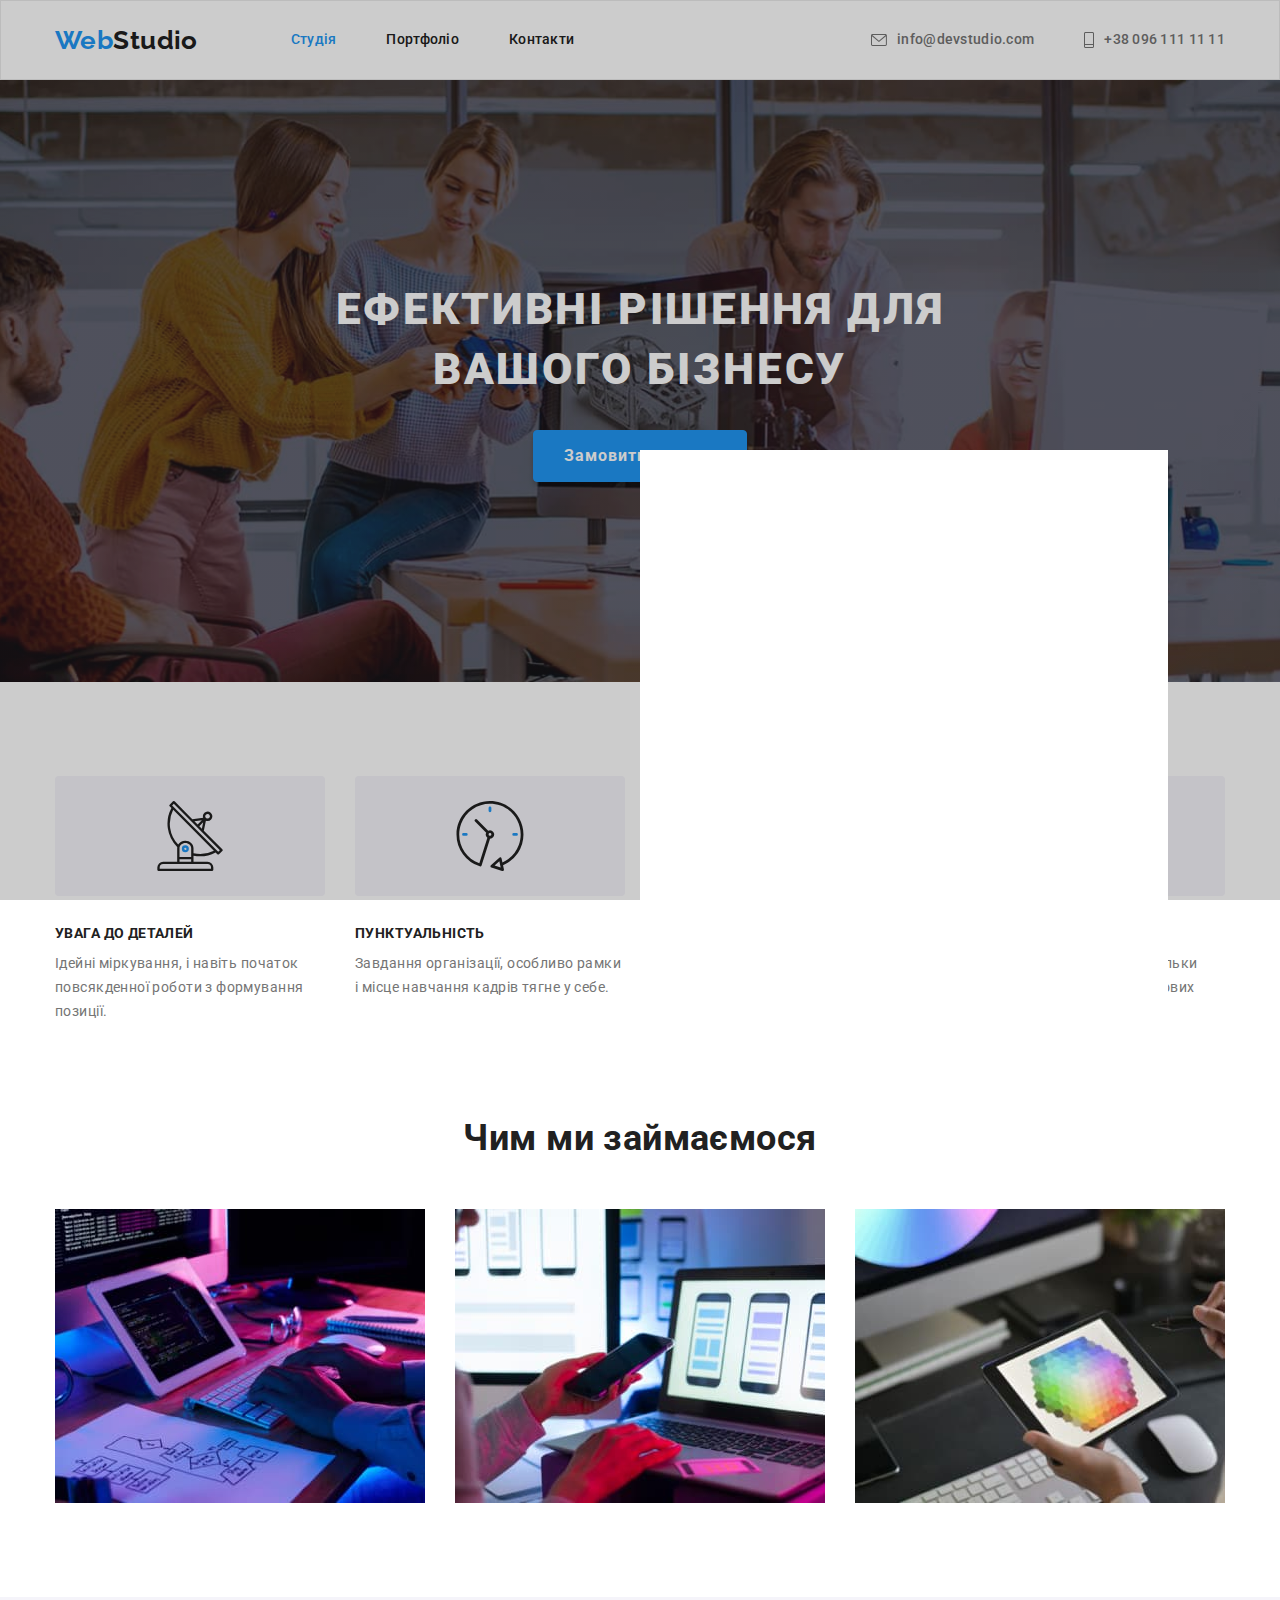
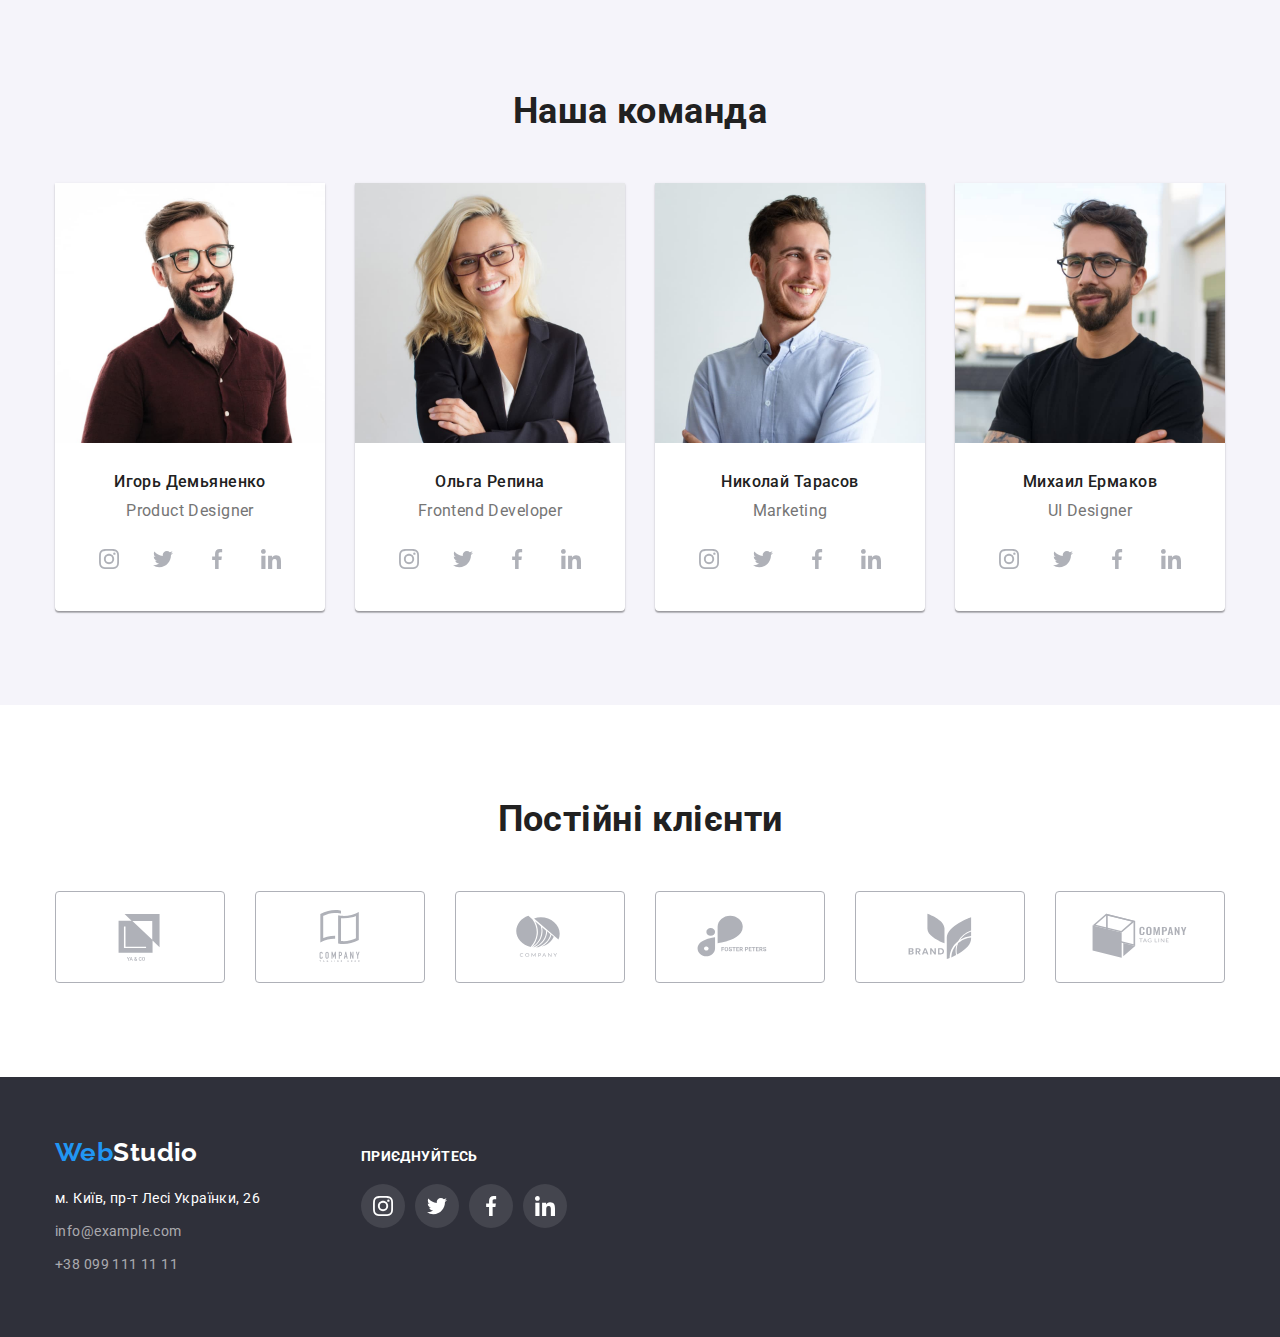
==== commit 1ae44f83: "add portfolio overlay" ====
--- a/index.html
+++ b/index.html
@@ -421,6 +421,10 @@
       </div>
       
     </footer>
+    
+    <div class="backdrop">
+      <div class="modal"></div>
+    </div>
 
     <script src="./js/modal.js"></script>
 
--- a/css/style.css
+++ b/css/style.css
@@ -396,6 +396,7 @@
 
 .filter-item{
     margin-right: 8px;
+    
 
 }
 
@@ -416,15 +417,18 @@
 .portfolio-item {
     flex-basis: calc((100% - 60px) / 3);
     position: relative; 
-    overflow: hidden;
     cursor: pointer;
  
 }
 
-
-.portfolio-item:hover,
-.portfolio-item:focus{
-    box-shadow: 0px 1px 3px rgba(0, 0, 0, 0.12), 0px 1px 1px rgba(0, 0, 0, 0.14), 0px 2px 1px rgba(0, 0, 0, 0.2);
+.portfolio-link{
+    display: block;
+   
+}
+
+
+.portfolio-link:hover{
+    box-shadow: 0px 1px 1px rgba(0, 0, 0, 0.12), 0px 4px 4px rgba(0, 0, 0, 0.06), 1px 4px 6px rgba(0, 0, 0, 0.16);
 
 }
 
@@ -436,26 +440,29 @@
     margin-bottom: 0px;
 }
 
-.portfolio-overlay{
+ .portfolio-overlay{
     display: flex;
     align-items: center;
-    position: absolute;
-    top:0;
+    position: relative;
+    overflow: hidden;
+    
+    /* top:0;
     left:0;
     width: 100%;
     height: 73%; 
-    background-color:rgba(33, 150, 243, 0.9);
+   
     transform: translatey(150%);
-    transition: var(--transition-time) var(--transition);
-
-}
-
-.portfolio-item:hover .portfolio-overlay,
-.portfolio-item:focus .portfolio-overlay{
+    transition: var(--transition-time) var(--transition); */
+
+}
+
+.portfolio-link:hover .portfolio-overlay,
+.portfolio-link:focus .portfolio-overlay{
     transform: translatey(0%);
 }
 
 .overlay-text{
+    position:absolute;
     font-family: var(--primary-font);
     font-weight: 400;
     font-size: 18px;
@@ -463,17 +470,23 @@
     letter-spacing: 0.03em;
     color: var(--light-text-color);
     padding: 63px 24px;
-}
-
-.portfolio-item:hover .overlay-text,
-.portfolio-item:focus .overlay-text{
-    transform: translate(0%);
-
-}
+    width: 100%;
+    height: 100%;
+    overflow: hidden;
+    background-color: rgba(33, 150, 243, 0.9);
+    transform: translate(100%);
+    transition: transform 500ms linear;
+} 
+
+.portfolio-link:hover .overlay-text,
+.portfolio-link:focus .overlay-text{
+    transform: translate(0, 0);
+
+} 
 
 
 .portfolio-image{
-    display: block;
+    display: block; 
     max-width: 100%;
     height: auto;
 }
@@ -502,7 +515,8 @@
     min-width: 73px;
 
 }
-.button:hover {
+.button:hover,
+.button:focus {
     background-color: var(--accent-color);
     color: var(--light-text-color);
     box-shadow: 0px 1px 3px rgba(0, 0, 0, 0.12), 0px 1px 1px rgba(0, 0, 0, 0.14), 0px 2px 1px rgba(0, 0, 0, 0.2);
@@ -517,6 +531,7 @@
     line-height: 2;
     letter-spacing: 0.06em;
     margin-bottom: 4px;
+    color: var(--primary-text-color);
 
 }
 
@@ -664,6 +679,28 @@
 
 }
 
-
-
-
+.backdrop{
+    position: fixed;
+    width: 100%;
+    height: 100%;
+    top: 0;
+    left: 0;
+    z-index: 100;
+    background-color: rgba(0, 0, 0, 0.2);
+    
+    }
+
+
+.modal{
+    width: 528px;
+    height: 580px;
+    top: 50%;
+    left:50%;
+    background-color: var(--primary-bg-color);
+    position: absolute;
+    transform: translate(50% 50%);
+}
+
+
+
+
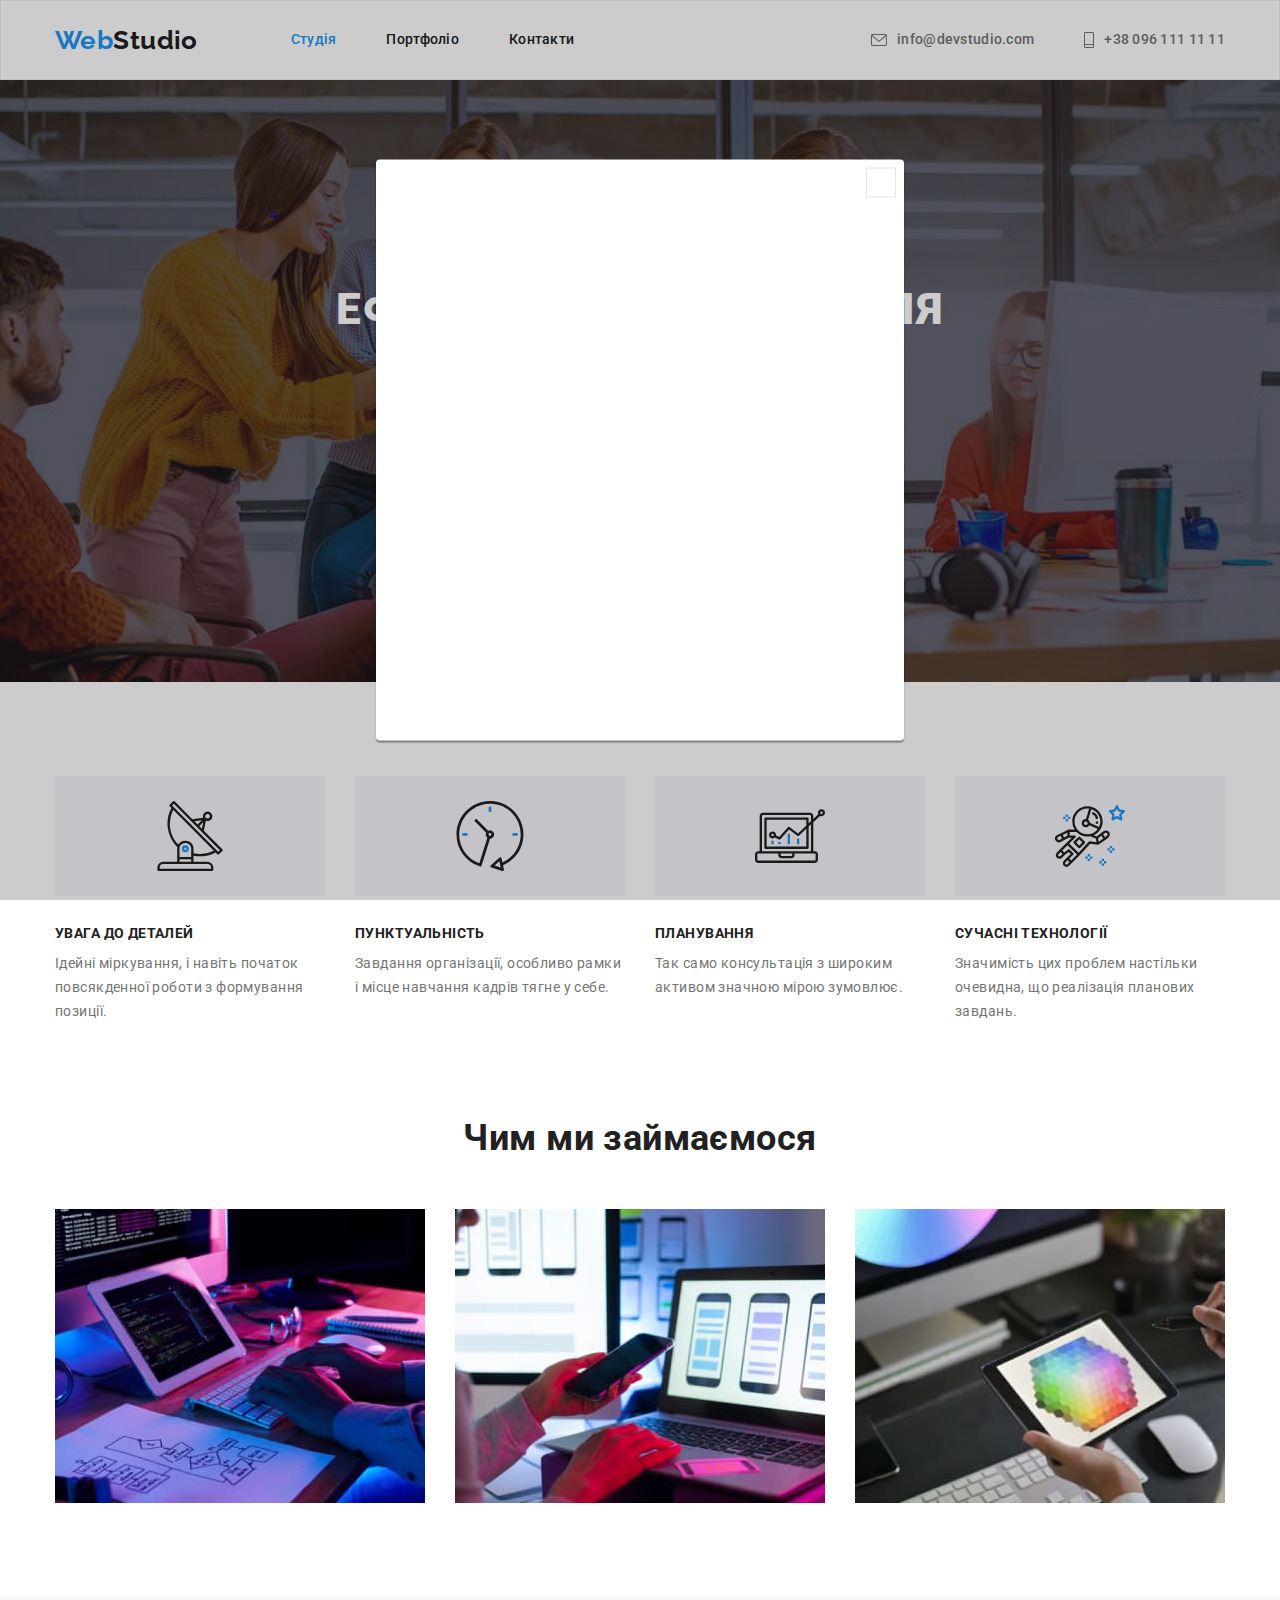
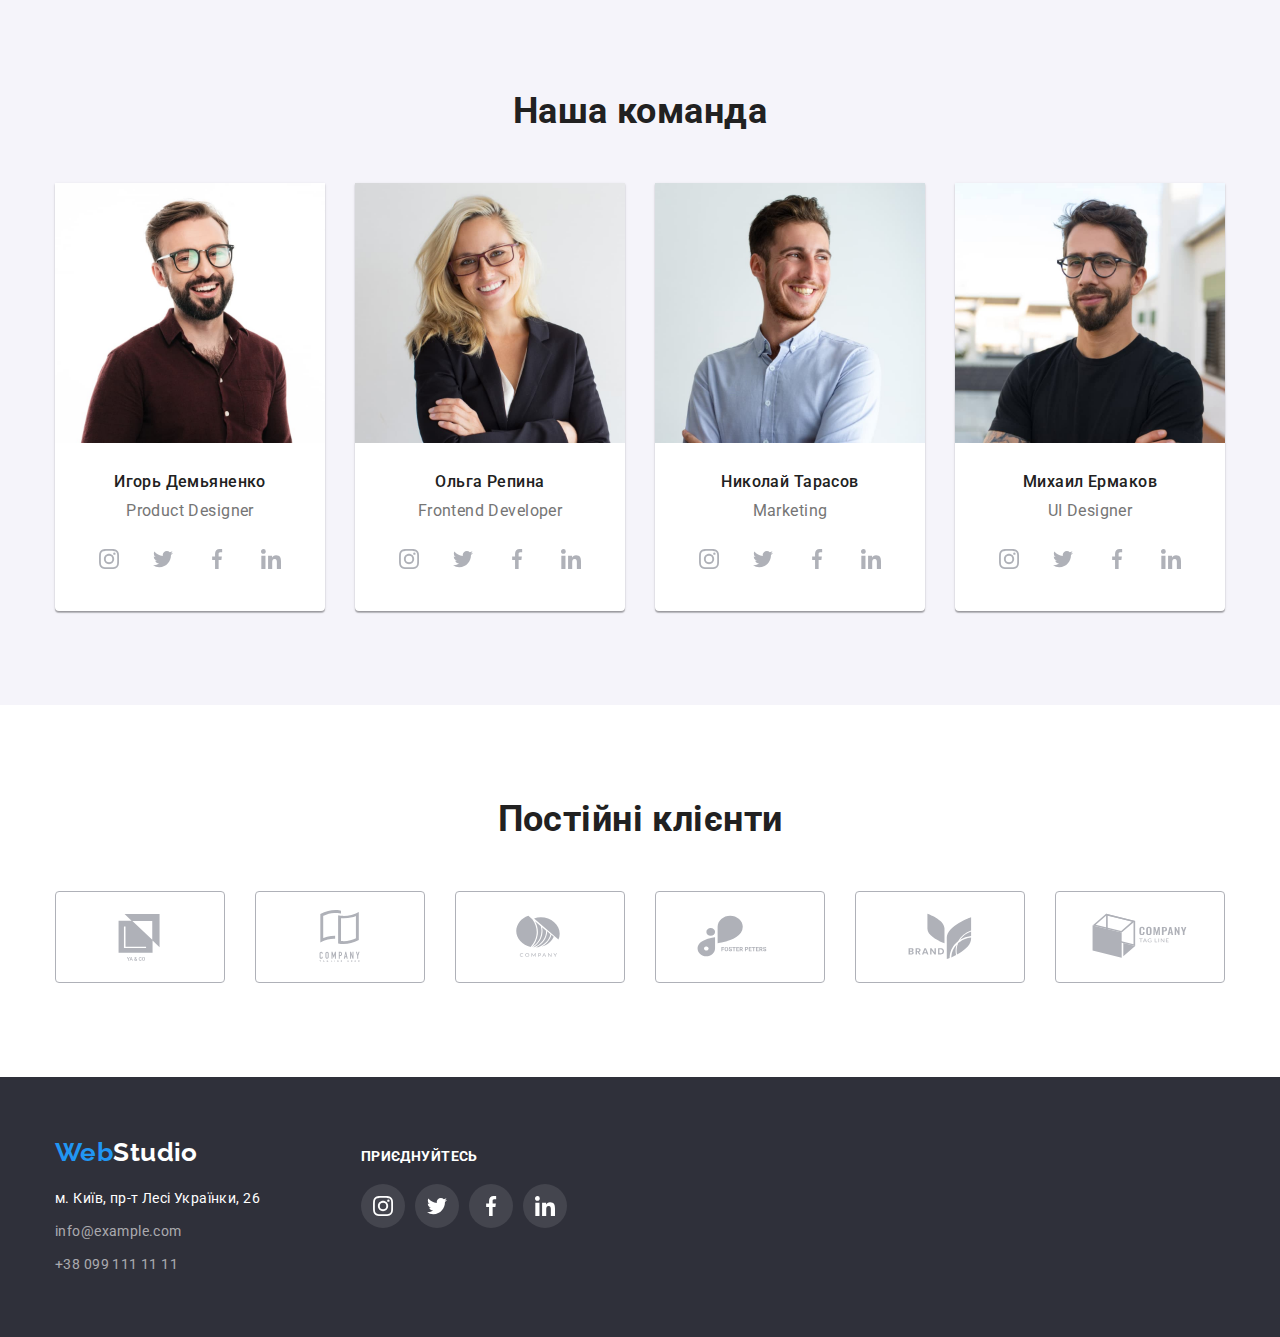
==== commit a2b16883: "add modal-close-btn" ====
--- a/index.html
+++ b/index.html
@@ -59,7 +59,7 @@
 
         <div class="container">
           <h1 class="hero-studio-title">Ефективні рішення для вашого бізнесу</h1>
-          <button class="hero-button" type="button">Замовити послугу</button>
+          <button class="hero-button" type="button" data-modal-open>Замовити послугу</button>
         </div>
         
       </section>
@@ -422,8 +422,14 @@
       
     </footer>
     
-    <div class="backdrop">
-      <div class="modal"></div>
+    <div class="backdrop is-hidden" data-modal >
+      <div class="modal">
+        <button type="button" class="modal-close-btn" data-modal-close >
+          <svg class="modal-close-btn-icon" width="18" height="18">
+            <use href="./images/icons/sprite.svg#icon-close-black"></use>
+          </svg>
+        </button>
+      </div>
     </div>
 
     <script src="./js/modal.js"></script>
--- a/css/style.css
+++ b/css/style.css
@@ -27,6 +27,7 @@
     font-family: inherit;
     text-decoration: none;
     color:inherit;
+    transition: color var(--transition-time) var(--transition);
 
 }
 
@@ -125,6 +126,7 @@
     letter-spacing: 0.02em;
     padding-top: 31px;
     padding-bottom: 31px;
+    transition: color var(--transition-time) var(--transition);
    
 }
 
@@ -156,6 +158,7 @@
     padding-bottom: 31px;
     align-items: center;
     flex-direction: row-reverse;
+    transition: color var(--transition-time) var(--transition);
 }
 
 .contacts-link:hover, 
@@ -362,6 +365,8 @@
     height: 44px;
     border-radius: 50%;
     margin: 0;
+    transition: background-color var(--transition-time) var(--transition);
+    transition: fill var(--transition-time) var(--transition);
 }
 
 .social-list-link:hover,
@@ -416,18 +421,21 @@
 
 .portfolio-item {
     flex-basis: calc((100% - 60px) / 3);
-    position: relative; 
-    cursor: pointer;
+   
+   
  
 }
 
 .portfolio-link{
     display: block;
-   
-}
-
-
-.portfolio-link:hover{
+    cursor: pointer;
+    transition: box-shadow var(--transition-time) var(--transition);
+   
+}
+
+
+.portfolio-link:hover,
+.portfolio-link:focus{
     box-shadow: 0px 1px 1px rgba(0, 0, 0, 0.12), 0px 4px 4px rgba(0, 0, 0, 0.06), 1px 4px 6px rgba(0, 0, 0, 0.16);
 
 }
@@ -440,29 +448,17 @@
     margin-bottom: 0px;
 }
 
- .portfolio-overlay{
-    display: flex;
-    align-items: center;
+
+.portfolio-overlay {
     position: relative;
     overflow: hidden;
-    
-    /* top:0;
-    left:0;
-    width: 100%;
-    height: 73%; 
-   
-    transform: translatey(150%);
-    transition: var(--transition-time) var(--transition); */
-
-}
-
-.portfolio-link:hover .portfolio-overlay,
-.portfolio-link:focus .portfolio-overlay{
-    transform: translatey(0%);
-}
+
+}
+
 
 .overlay-text{
-    position:absolute;
+    position: absolute;
+    background-color: rgba(33, 150, 243, 0.9);
     font-family: var(--primary-font);
     font-weight: 400;
     font-size: 18px;
@@ -472,17 +468,20 @@
     padding: 63px 24px;
     width: 100%;
     height: 100%;
-    overflow: hidden;
-    background-color: rgba(33, 150, 243, 0.9);
-    transform: translate(100%);
-    transition: transform 500ms linear;
-} 
+    overflow: auto;
+    left: 0;
+    top:0;
+    transform: translate(0, 100%);
+    transition: transform var(--transition-time) var(--transition);
+   
+}
+
 
 .portfolio-link:hover .overlay-text,
 .portfolio-link:focus .overlay-text{
     transform: translate(0, 0);
-
-} 
+}
+
 
 
 .portfolio-image{
@@ -513,6 +512,7 @@
 
     padding: 6px 22px;
     min-width: 73px;
+    transition: background-color, color, box-shadow var(--transition-time) var(--transition);
 
 }
 .button:hover,
@@ -562,6 +562,7 @@
     height: 92px;
     border: 1px solid #AFB1B8;
     border-radius: 4px;
+    transition: fill, border-color var(--transition-time) var(--transition);
 
 }
 
@@ -661,6 +662,9 @@
     border-radius: 50%;
     margin: 0;
     background-color: rgba(255, 255, 255, 0.1);
+    fill: var(--light-text-color);
+    transition: background-color fill 1000ms var(--transition);
+    
 }
 
 .social-list-link-footer:hover,
@@ -673,34 +677,71 @@
     fill: var(--light-text-color);
 }
 
-.social-list-icon-footer {
-    fill: var(--light-text-color);
-    
-
-}
+/* Modal window */
 
 .backdrop{
     position: fixed;
+    top: 0;
+    left: 0;
     width: 100%;
     height: 100%;
-    top: 0;
-    left: 0;
-    z-index: 100;
+    z-index: 100; 
     background-color: rgba(0, 0, 0, 0.2);
     
     }
 
+/* .backdrop.is-hidden{
+    opacity: 0;
+    visibility: hidden;
+    pointer-events: none;
+}     */
+
 
 .modal{
+    position: absolute;
+    top: 50%;
+    left: 50%;
+    transform: translate(-50%, -50%);
+   
     width: 528px;
-    height: 580px;
-    top: 50%;
-    left:50%;
+    height: 581px;
     background-color: var(--primary-bg-color);
+    box-shadow: 0px 1px 3px rgba(0, 0, 0, 0.12), 0px 1px 1px rgba(0, 0, 0, 0.14), 0px 2px 1px rgba(0, 0, 0, 0.2);
+    border-radius: 4px;
+   
+    
+}
+
+.modal-close-btn{
+    
     position: absolute;
-    transform: translate(50% 50%);
-}
-
-
-
-
+    cursor: pointer;
+    
+    top: 8px;
+    right: 8px;
+    display: flex;
+    justify-content: center;
+    align-items: center;
+    width: 30px;
+    height: 30px;
+  
+    background-color: var(--primary-bg-color);
+    border: 1px solid rgba(0, 0, 0, 0.1);
+    padding: 0;
+    transition: border-color var(--transition-time) var(--transition);
+
+   
+}
+.modal-close-btn-icon{
+    transition: fill var(--transition-time) var(--transition);
+}
+
+.modal-close-btn:hover .modal-close-btn-icon,
+.modal-close-btn:focus .modal-close-btn-icon{
+   fill: var(--accent-color);
+
+}
+
+
+
+
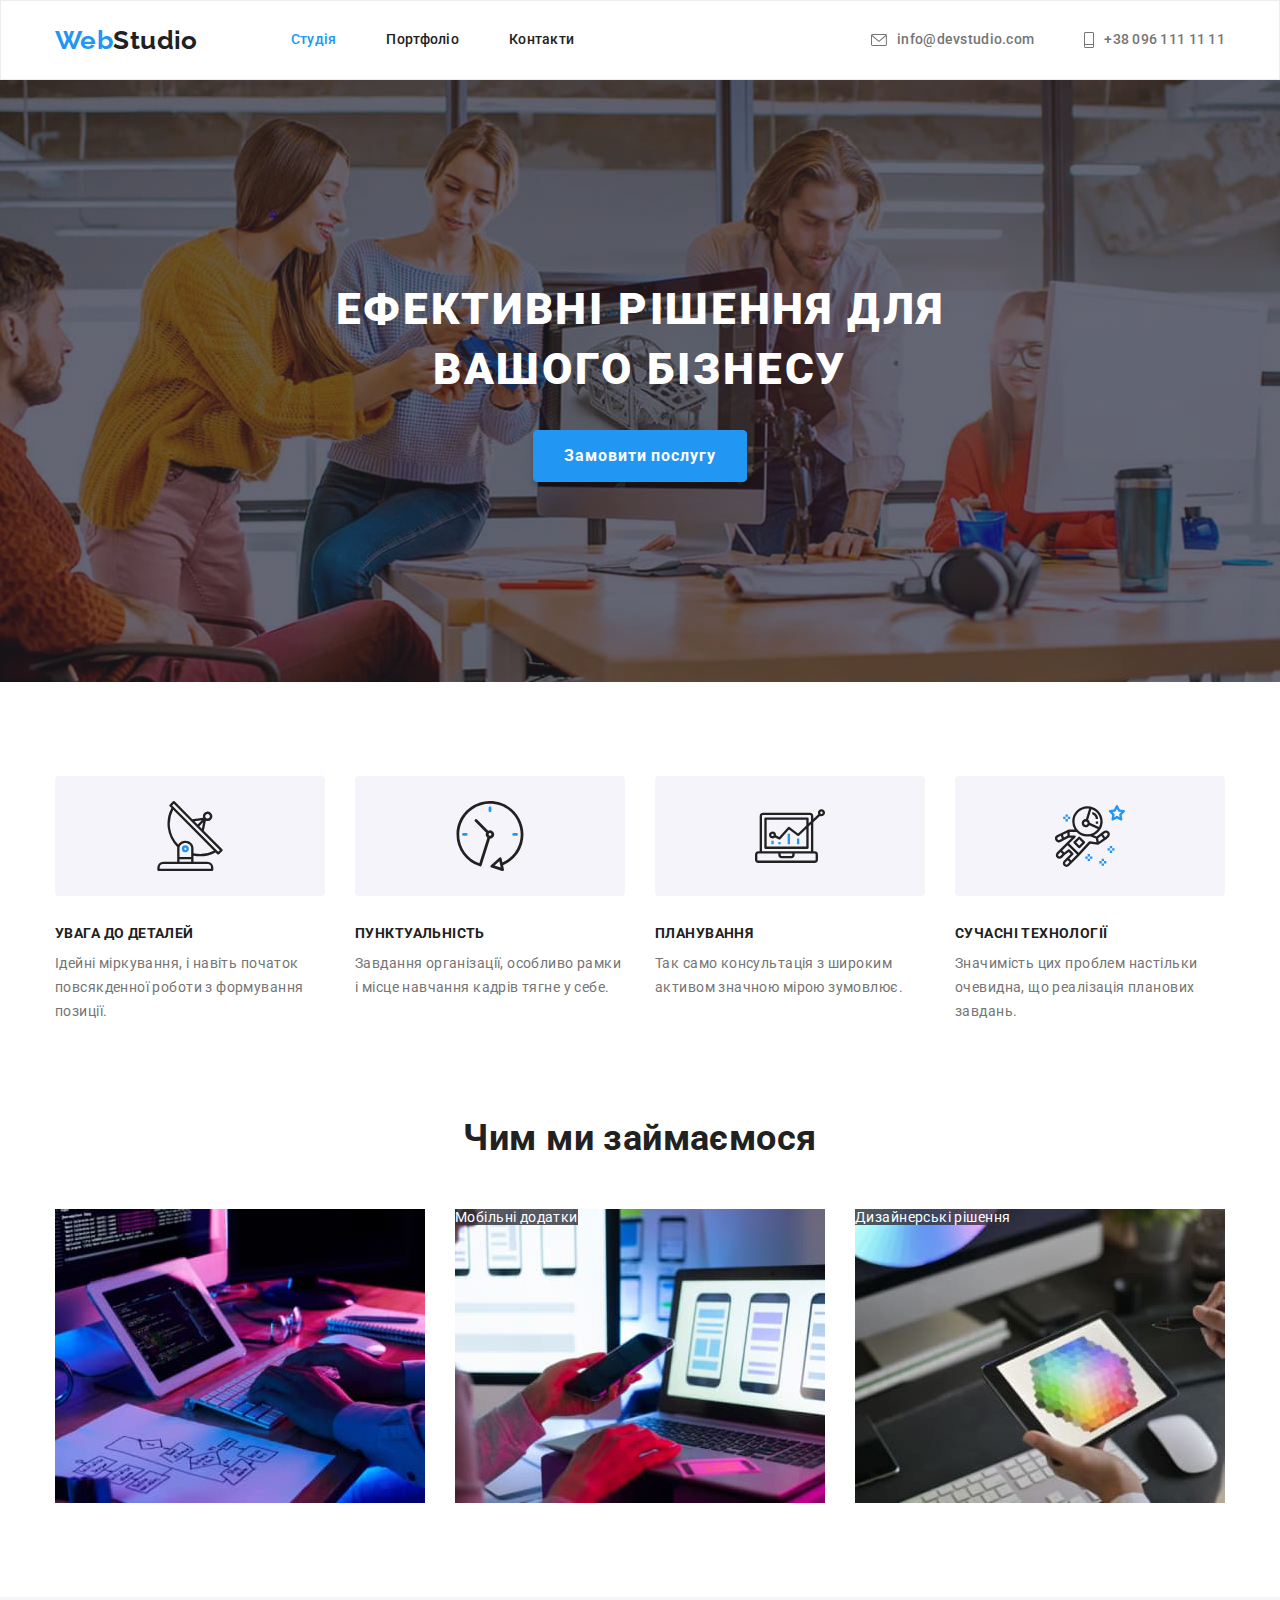
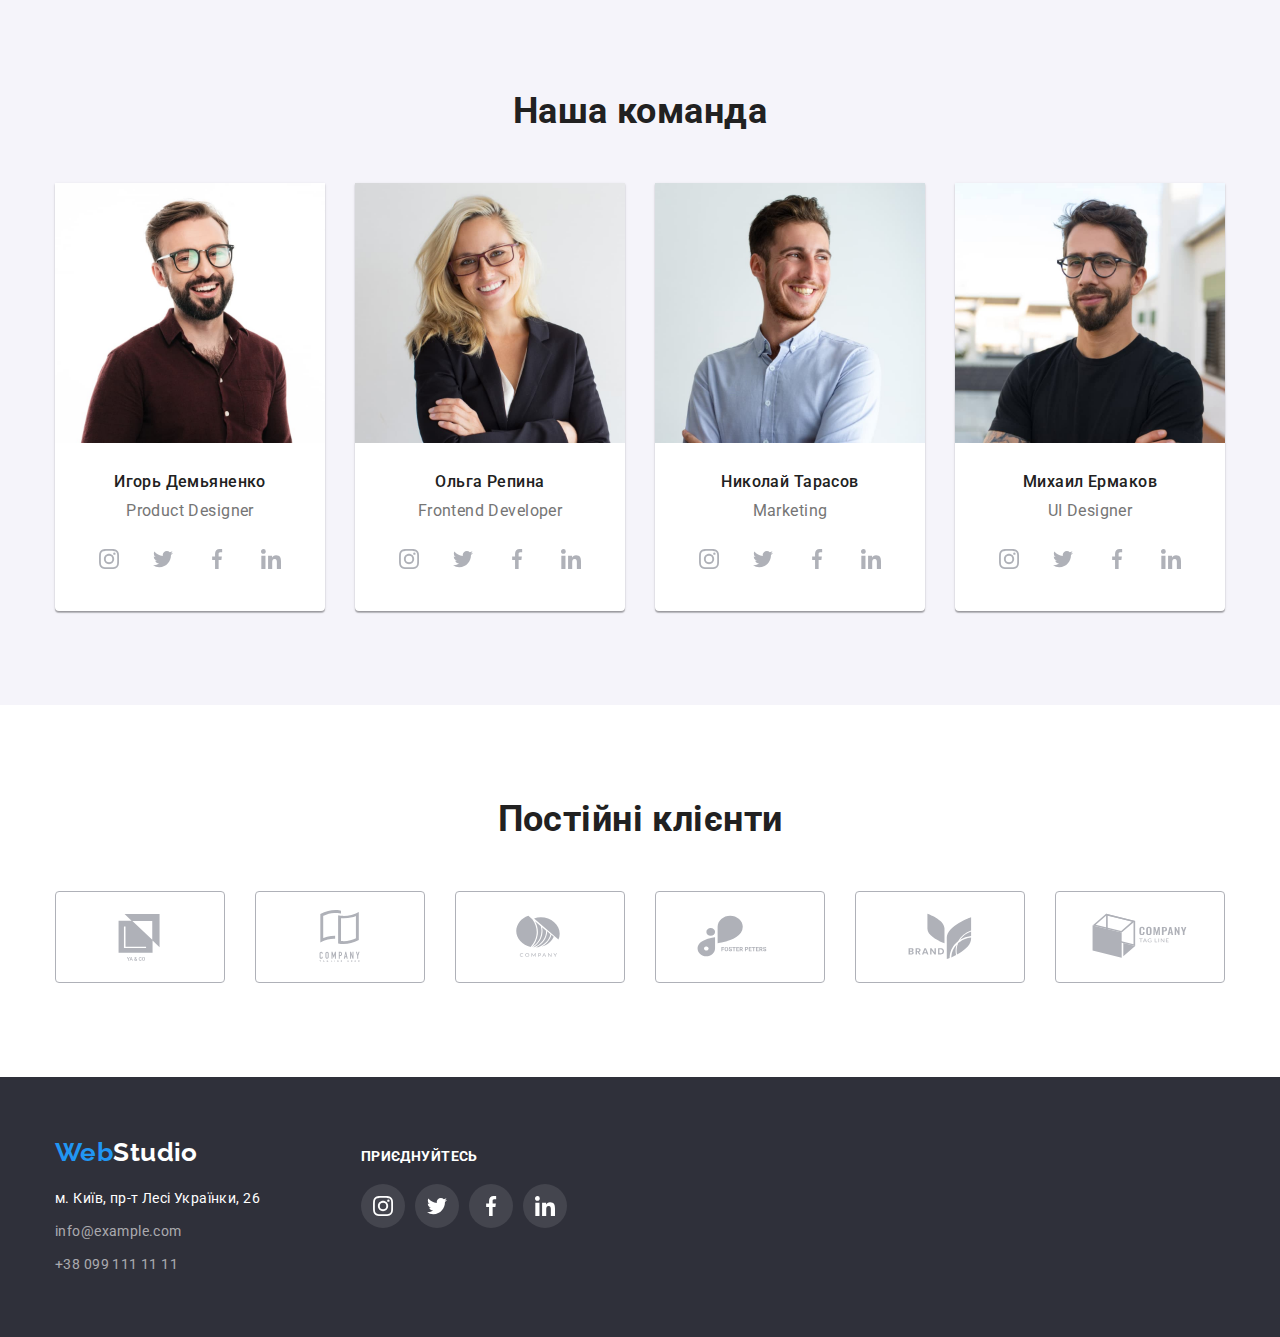
==== commit e958a682: "add modal window" ====
--- a/index.html
+++ b/index.html
@@ -132,13 +132,25 @@
           <h2 class="section-title">Чим ми займаємося</h2>
           <ul class="work-list">
             <li class="list work-item">
-              <img src="./images/WebStudio/typing.jpg" width="370" alt="набирає текст" />
+              <div class="work-overlay">
+                <img src="./images/WebStudio/typing.jpg" width="370" alt="набирає текст" />
+                <p class="work-overlay-text">Десктопні додатки</p>
+              </div>
+              
             </li>
             <li class="list work-item">
-              <img src="./images/WebStudio/phone.jpg" width="370" alt="дивиться в телефон" />
+              <div class="work-overlay">
+                <p class="work-overlay-text">Мобільні додатки</p>
+                <img src="./images/WebStudio/phone.jpg" width="370" alt="дивиться в телефон" />
+              </div>
+              
             </li>
             <li class="list work-item">
-              <img src="./images/WebStudio/tablet.jpg" width="370" alt="дивиться на планшет" />
+              <div class="work-overlay">
+                <p class="work-overlay-text">Дизайнерські рішення</p>
+                <img src="./images/WebStudio/tablet.jpg" width="370" alt="дивиться на планшет" />
+              </div>
+              
             </li>
           </ul>
         </div>
@@ -424,9 +436,9 @@
     
     <div class="backdrop is-hidden" data-modal >
       <div class="modal">
-        <button type="button" class="modal-close-btn" data-modal-close >
-          <svg class="modal-close-btn-icon" width="18" height="18">
-            <use href="./images/icons/sprite.svg#icon-close-black"></use>
+        <button  class="modal-close-btn" type="button" data-modal-close >
+          <svg class="modal-close-btn-icon" width="11" height="11">
+            <use href="../images/icons/sprite.svg#close-icon"></use>
           </svg>
         </button>
       </div>
--- a/css/style.css
+++ b/css/style.css
@@ -299,6 +299,19 @@
 
 .work-item {
     flex-basis: calc((100% - 60px) / 3);
+}
+
+.work-overlay{
+    position: relative;
+    overflow: hidden;
+
+}
+
+.work-overlay-text{
+    position: absolute;
+    background-color: rgba(47, 48, 58, 0.8) ;
+    color: var(--light-text-color);
+
 }
 
 /*Team*/
@@ -690,11 +703,11 @@
     
     }
 
-/* .backdrop.is-hidden{
+.backdrop.is-hidden{
     opacity: 0;
     visibility: hidden;
     pointer-events: none;
-}     */
+}     
 
 
 .modal{
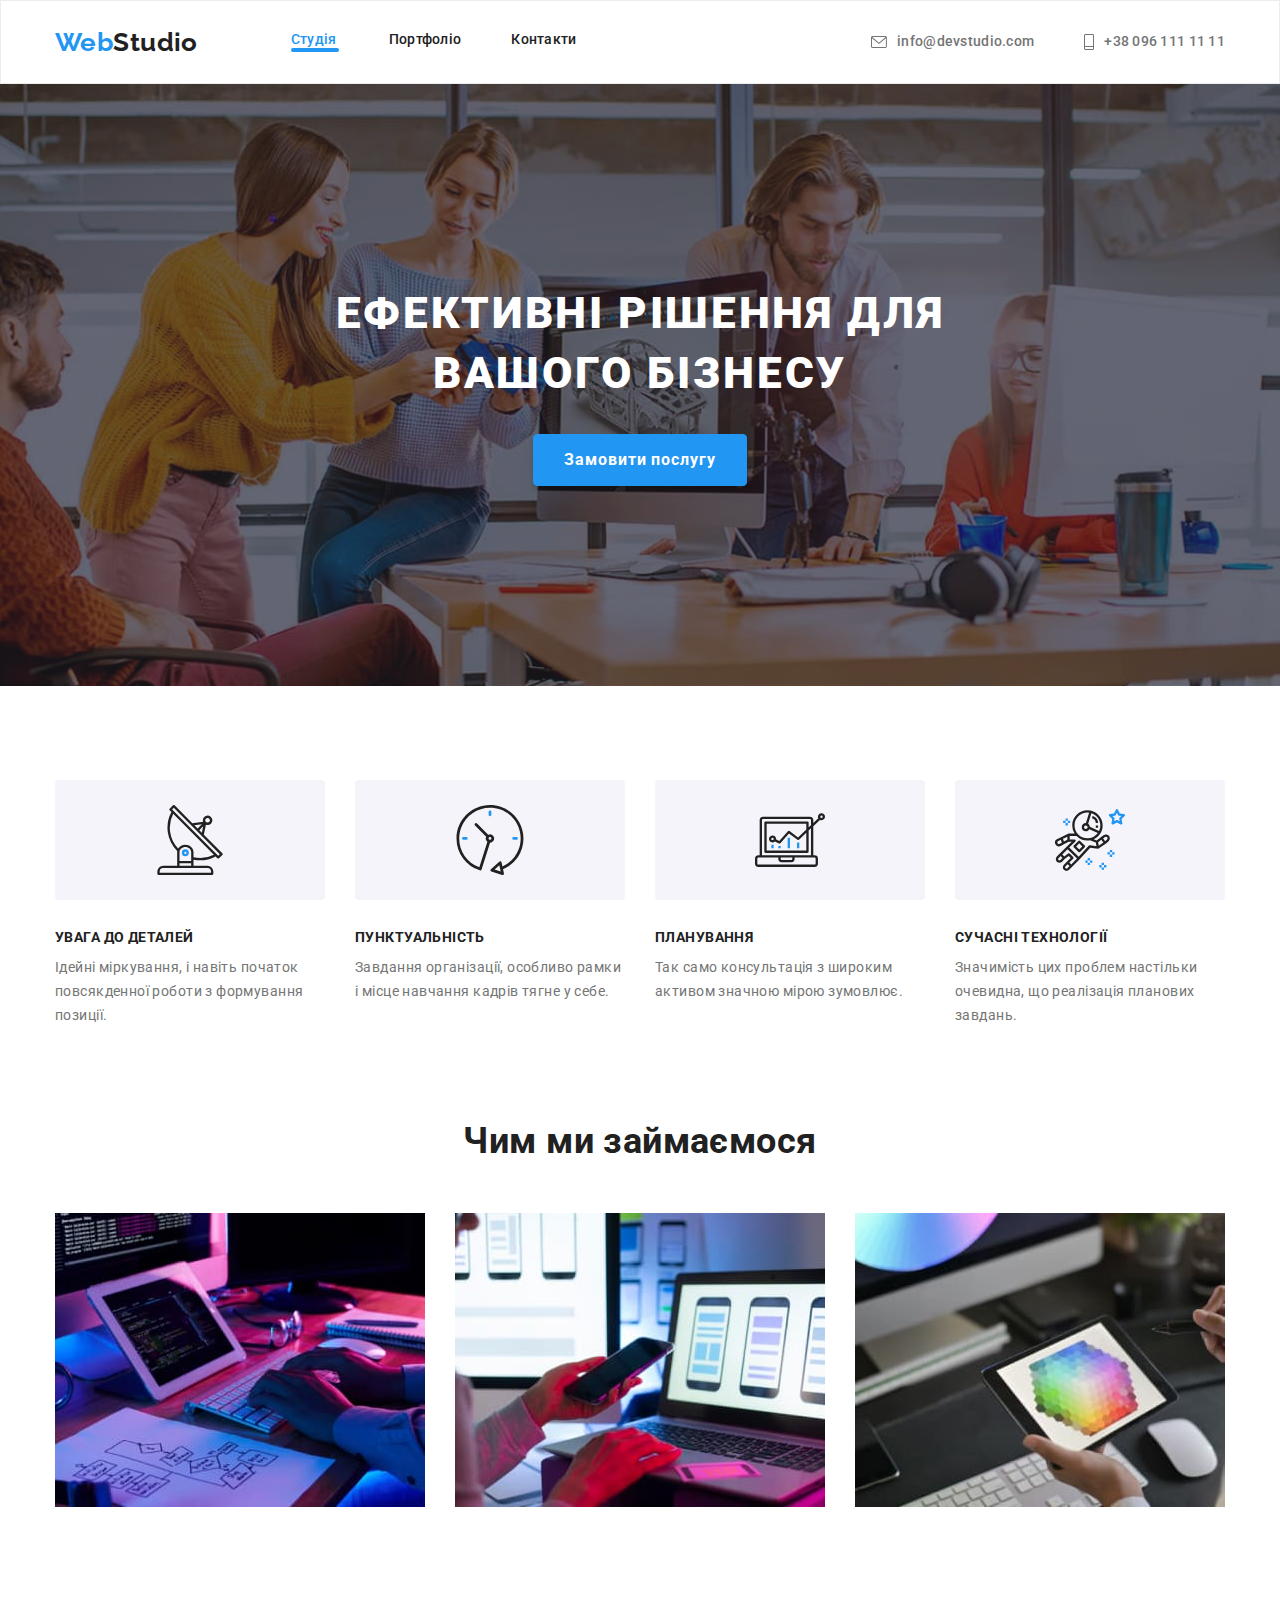
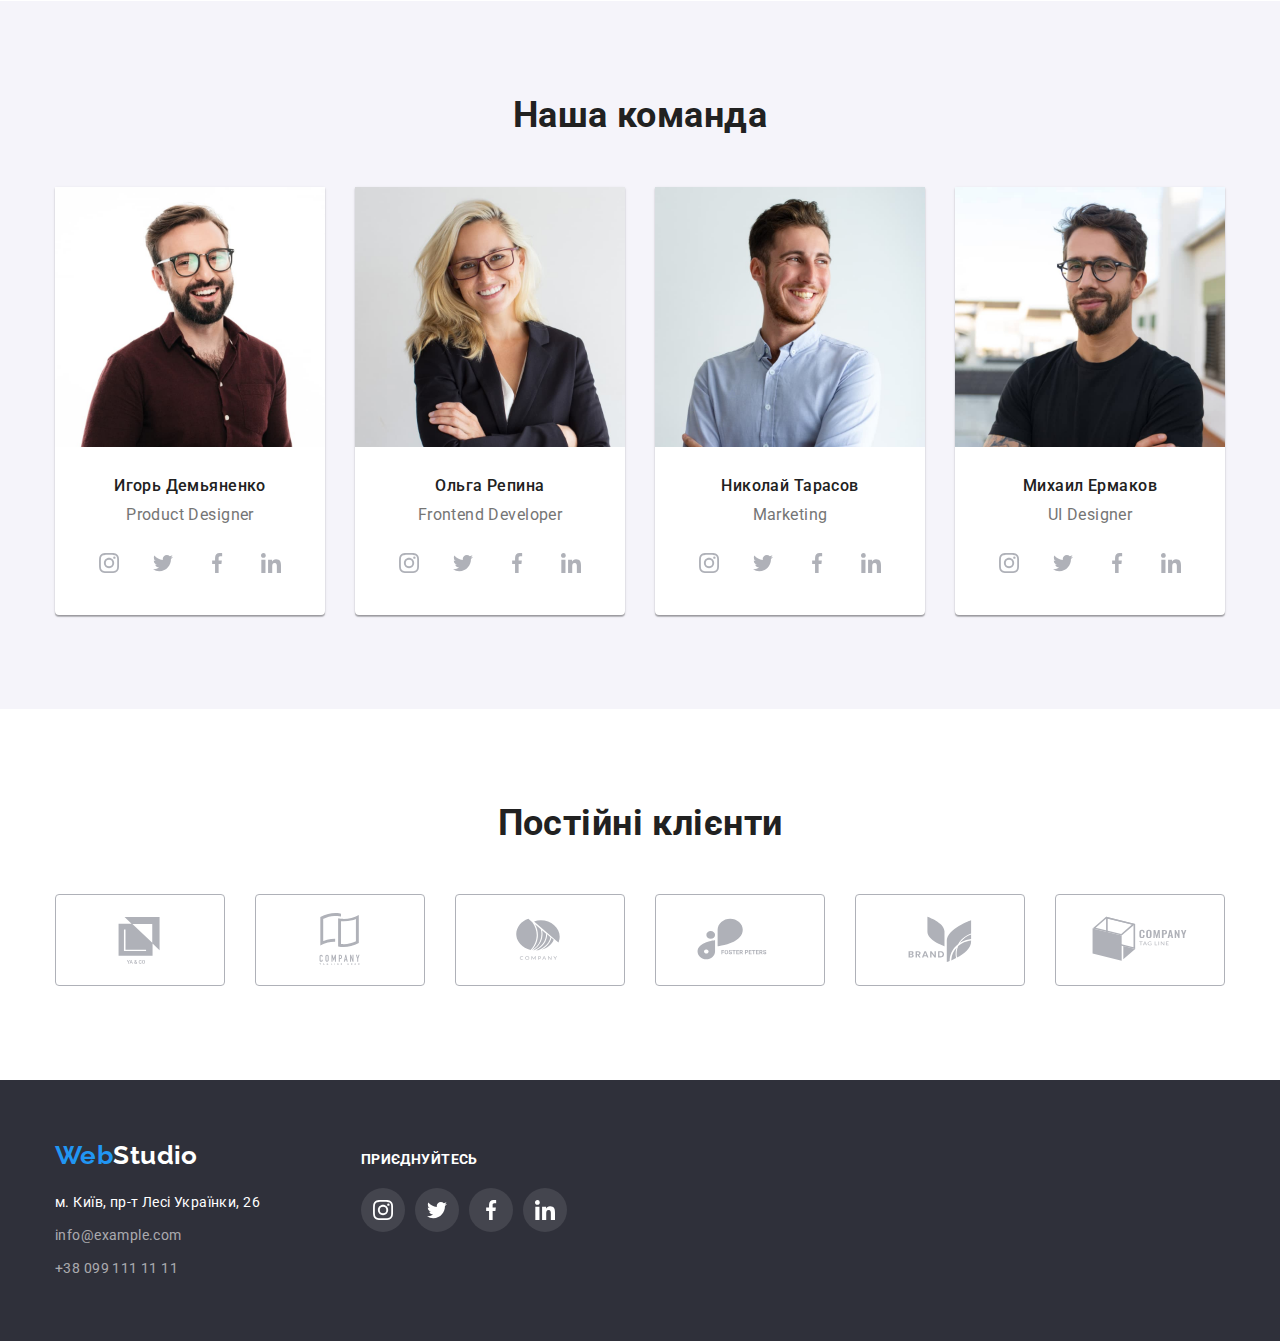
==== commit 2f8febc0: "add current" ====
--- a/index.html
+++ b/index.html
@@ -438,7 +438,7 @@
       <div class="modal">
         <button  class="modal-close-btn" type="button" data-modal-close >
           <svg class="modal-close-btn-icon" width="11" height="11">
-            <use href="../images/icons/sprite.svg#close-icon"></use>
+            <use href="./images/icons/sprite.svg#close-icon"></use>
           </svg>
         </button>
       </div>
--- a/css/style.css
+++ b/css/style.css
@@ -130,6 +130,22 @@
    
 }
 
+.current::after{
+    content: '';
+    display: flex;
+    width: 48px;
+    height: 4px;
+    background-color: var(--accent-color);
+    border-radius: 2px;
+    margin: 0 auto;
+    align-self: flex-end;
+    
+  
+   
+
+
+}
+
 .footer-contacts{
     color: rgba(255, 255, 255, 0.6);
     line-height: 1.71;
@@ -304,15 +320,37 @@
 .work-overlay{
     position: relative;
     overflow: hidden;
+    text-align: center;
 
 }
 
 .work-overlay-text{
     position: absolute;
     background-color: rgba(47, 48, 58, 0.8) ;
+    font-family: var(--primary-font);
+    font-weight: 700;
+    font-size: 14px;
+    line-height: 1.14;
+    letter-spacing: 0.03em;
+    text-transform: uppercase;
     color: var(--light-text-color);
-
-}
+    padding: 27px 90px ;
+    width: 100%;
+    height: 25%;
+    overflow: auto;
+    bottom: 0;
+    left: 0;
+    transform: translate(0, 100%);
+    transition: transform var(--transition-time) var(--transition);
+
+}
+
+.work-item:hover .work-overlay-text,
+.work-item-focus:focus .work-overlay-text {
+    transform: translate(0, 0);
+}
+
+
 
 /*Team*/
 
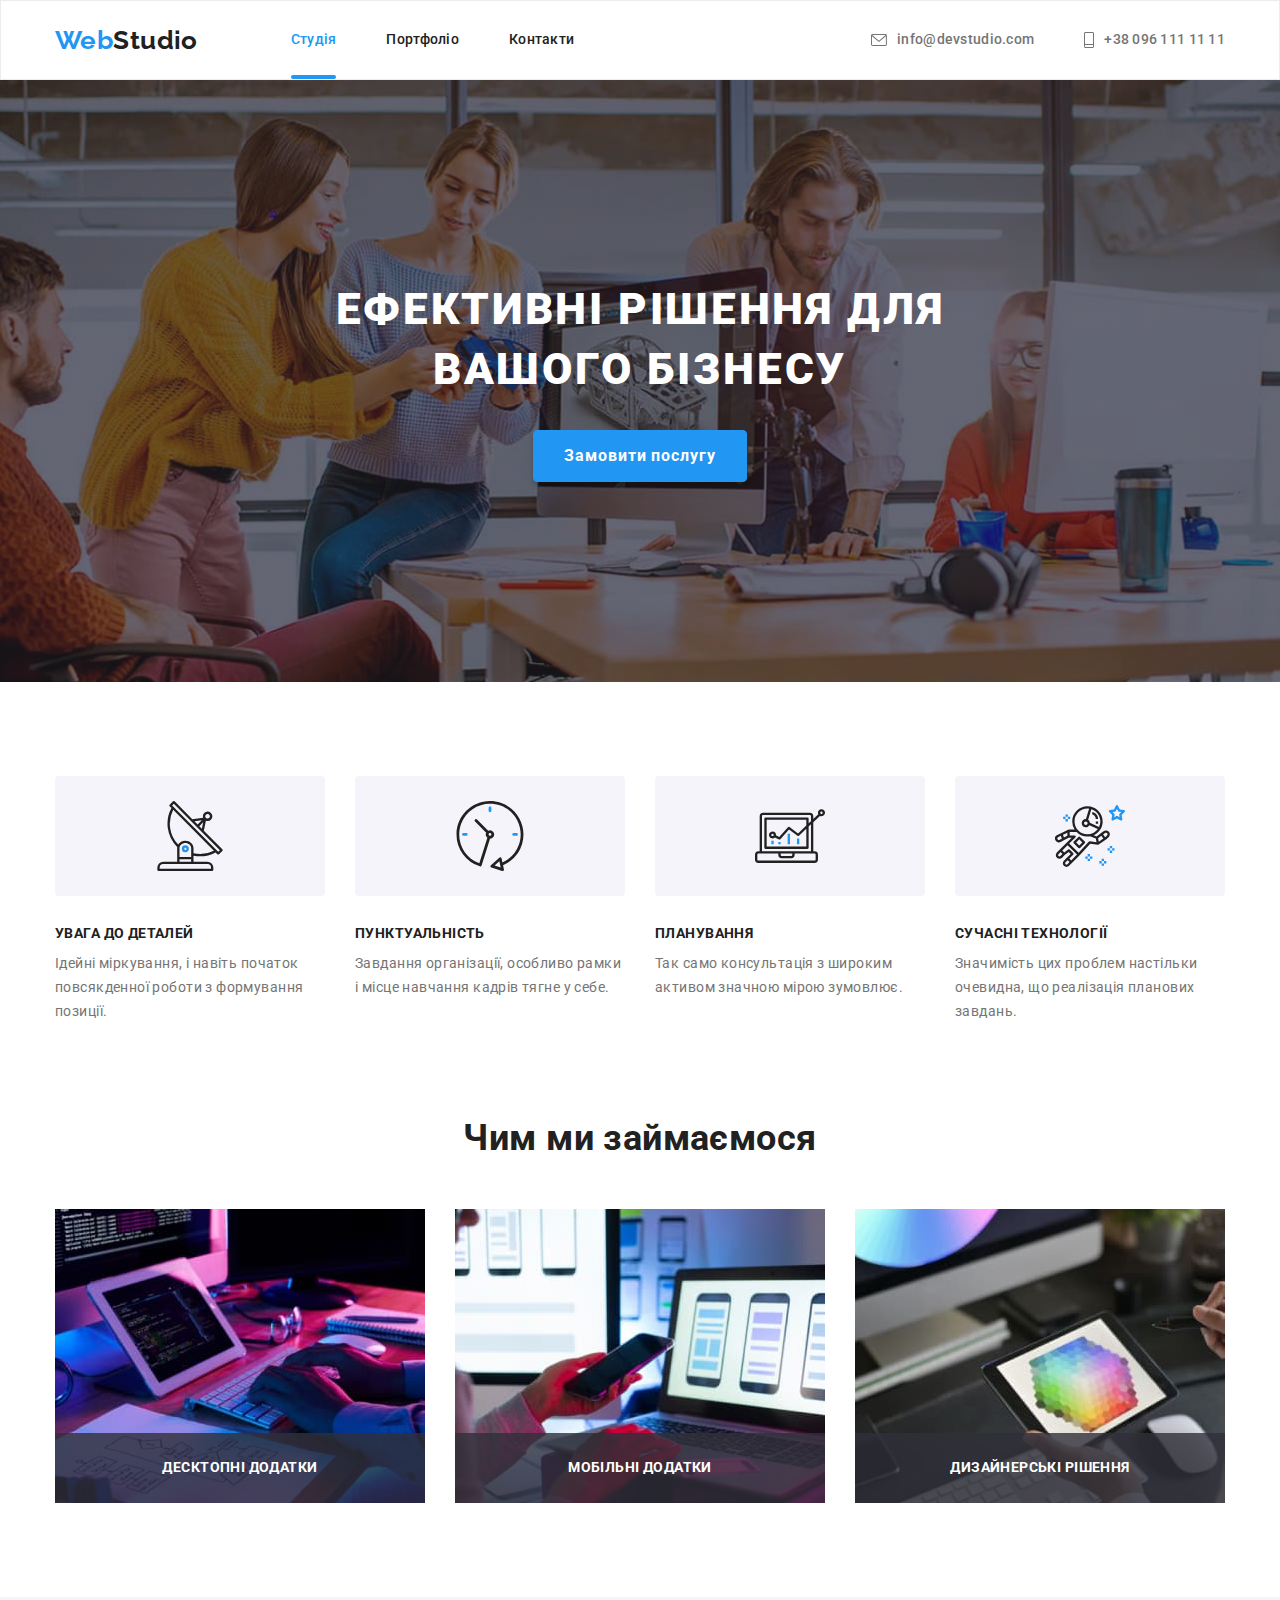
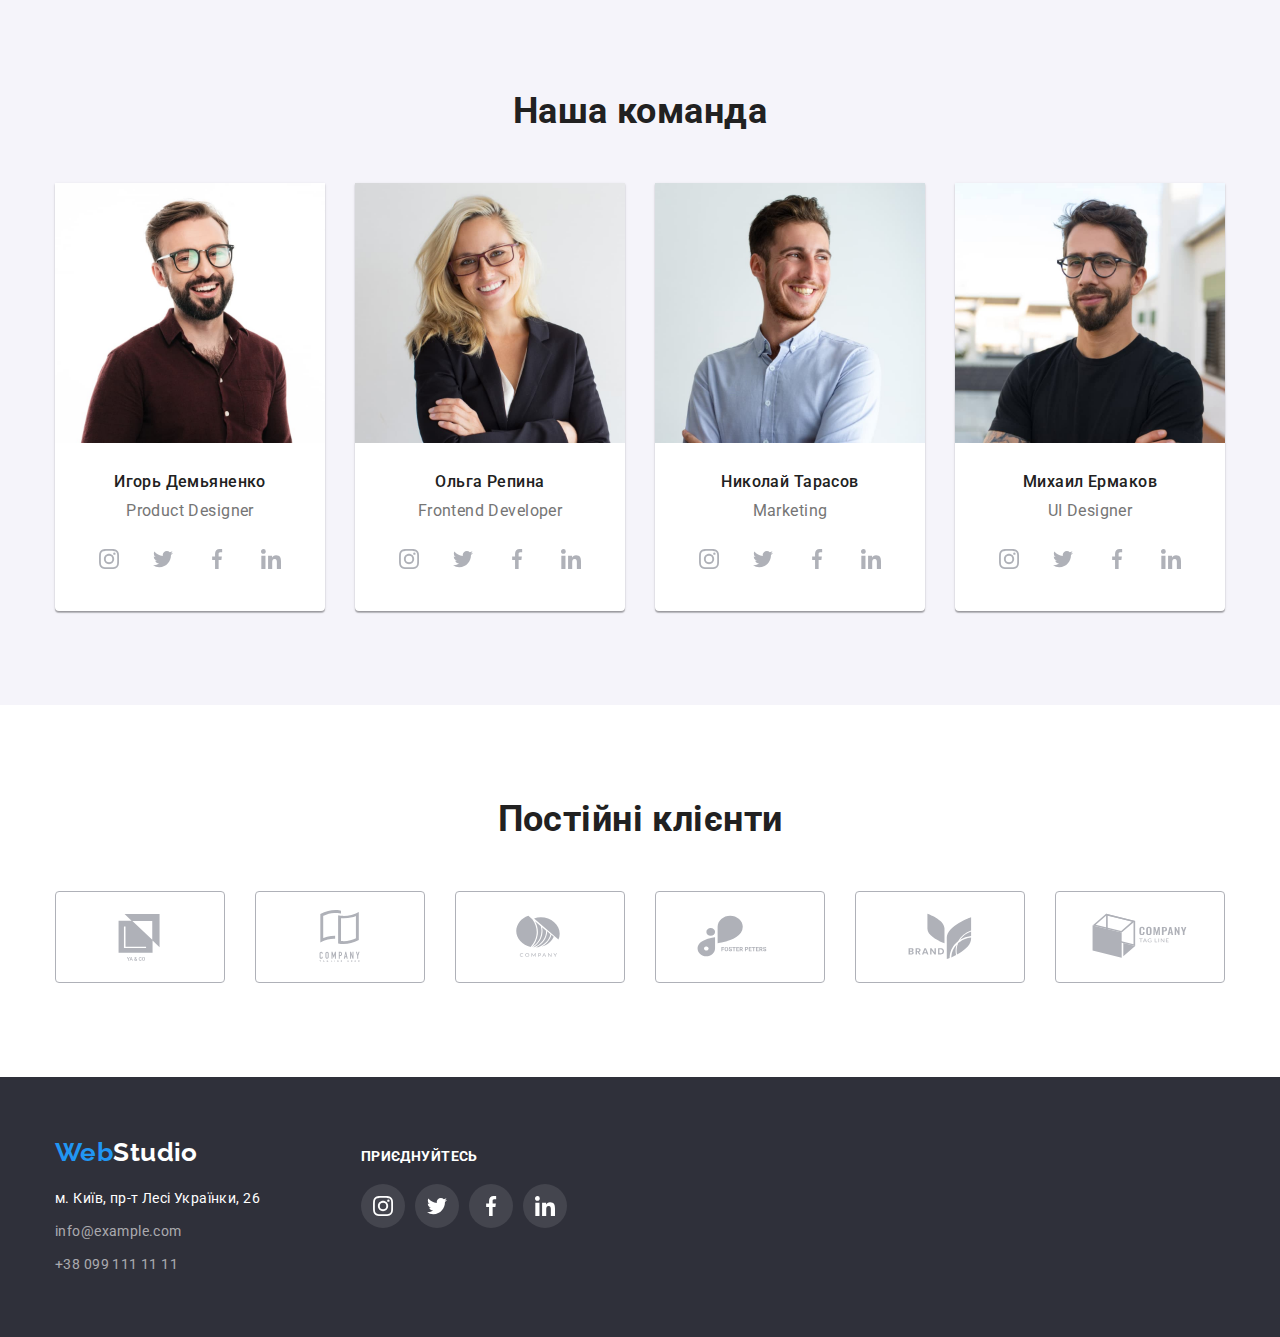
==== commit 7d9735ad: "add animation" ====
--- a/index.html
+++ b/index.html
@@ -438,7 +438,7 @@
       <div class="modal">
         <button  class="modal-close-btn" type="button" data-modal-close >
           <svg class="modal-close-btn-icon" width="11" height="11">
-            <use href="./images/icons/sprite.svg#close-icon"></use>
+            <use href="./images/icons/sprite.svg#icon-close-black"></use>
           </svg>
         </button>
       </div>
--- a/css/style.css
+++ b/css/style.css
@@ -127,23 +127,23 @@
     padding-top: 31px;
     padding-bottom: 31px;
     transition: color var(--transition-time) var(--transition);
+    position: relative;
    
 }
 
 .current::after{
     content: '';
-    display: flex;
-    width: 48px;
+    display: block;
+    width: 100%;
     height: 4px;
     background-color: var(--accent-color);
     border-radius: 2px;
-    margin: 0 auto;
-    align-self: flex-end;
-    
   
-   
-
-
+    position: absolute;
+    bottom: 0;
+    left: 0;
+    
+  
 }
 
 .footer-contacts{
@@ -234,6 +234,7 @@
     margin: 0 auto;
     padding: 10px 30px;
     min-width: 200px;
+    transition: background-color var(--transition);
           
 }
 
@@ -329,26 +330,25 @@
     background-color: rgba(47, 48, 58, 0.8) ;
     font-family: var(--primary-font);
     font-weight: 700;
-    font-size: 14px;
     line-height: 1.14;
     letter-spacing: 0.03em;
     text-transform: uppercase;
     color: var(--light-text-color);
     padding: 27px 90px ;
     width: 100%;
-    height: 25%;
+    height: 70px;
     overflow: auto;
     bottom: 0;
     left: 0;
-    transform: translate(0, 100%);
-    transition: transform var(--transition-time) var(--transition);
-
-}
-
-.work-item:hover .work-overlay-text,
+    /* transform: translate(0, 100%);
+    transition: transform var(--transition-time) var(--transition); */
+
+}
+
+/* .work-item:hover .work-overlay-text,
 .work-item-focus:focus .work-overlay-text {
     transform: translate(0, 0);
-}
+} */
 
 
 
@@ -417,7 +417,6 @@
     border-radius: 50%;
     margin: 0;
     transition: background-color var(--transition-time) var(--transition);
-    transition: fill var(--transition-time) var(--transition);
 }
 
 .social-list-link:hover,
@@ -432,6 +431,7 @@
 
 .social-list-icon{
     fill: #AFB1B8;
+    transition: fill var(--transition-time) var(--transition);
 
 }
 
@@ -563,7 +563,7 @@
 
     padding: 6px 22px;
     min-width: 73px;
-    transition: background-color, color, box-shadow var(--transition-time) var(--transition);
+    transition: background-color var(--transition-time) var(--transition), color var(--transition-time) var(--transition), box-shadow var(--transition-time) var(--transition);
 
 }
 .button:hover,
@@ -613,7 +613,7 @@
     height: 92px;
     border: 1px solid #AFB1B8;
     border-radius: 4px;
-    transition: fill, border-color var(--transition-time) var(--transition);
+    transition: border-color var(--transition-time) var(--transition);
 
 }
 
@@ -625,6 +625,7 @@
 
 .clients-list-icon{
     fill: #AFB1B8;
+    transition: fill var(--transition-time) var(--transition);
 
 }
 
@@ -714,7 +715,7 @@
     margin: 0;
     background-color: rgba(255, 255, 255, 0.1);
     fill: var(--light-text-color);
-    transition: background-color fill 1000ms var(--transition);
+    transition: fill var(--transition-time) var(--transition), background-color var(--transition-time) var(--transition);
     
 }
 
@@ -759,15 +760,44 @@
     background-color: var(--primary-bg-color);
     box-shadow: 0px 1px 3px rgba(0, 0, 0, 0.12), 0px 1px 1px rgba(0, 0, 0, 0.14), 0px 2px 1px rgba(0, 0, 0, 0.2);
     border-radius: 4px;
+    animation-name: open-modal-window;
+    animation-duration: 5000ms;
+    animation-timing-function: var(--transition);
+    animation-delay: 0s;
+    animation-iteration-count: 1;
+    animation-direction: normal;
+    animation-fill-mode: none;
+    animation-play-state: running;
+  
+    
+
+@keyframes open-modal-window {
+        0%{
+            opacity: 0.1;
+        }
+        30%{
+            opacity: 0.3;
+        }
+        50%{
+            opacity: 0.5;
+        }
+        70%{
+             opacity: 0.7;
+        }
+        100%{
+            opacity: 1;
+
+        }
+    
+        
+    }
    
     
 }
 
 .modal-close-btn{
-    
     position: absolute;
     cursor: pointer;
-    
     top: 8px;
     right: 8px;
     display: flex;
@@ -775,24 +805,27 @@
     align-items: center;
     width: 30px;
     height: 30px;
-  
+    border: 1px solid rgba(0, 0, 0, 0.1);
+    border-radius: 50%;
     background-color: var(--primary-bg-color);
-    border: 1px solid rgba(0, 0, 0, 0.1);
+    background-size: contain;
+    
     padding: 0;
-    transition: border-color var(--transition-time) var(--transition);
+    /* transition: border-color var(--transition-time) var(--transition); */
 
    
 }
 .modal-close-btn-icon{
-    transition: fill var(--transition-time) var(--transition);
-}
-
-.modal-close-btn:hover .modal-close-btn-icon,
+    fill:#212121
+    /* transition: fill var(--transition-time) var(--transition); */
+}
+
+/* .modal-close-btn:hover .modal-close-btn-icon,
 .modal-close-btn:focus .modal-close-btn-icon{
    fill: var(--accent-color);
 
-}
-
-
-
-
+} */
+
+
+
+
